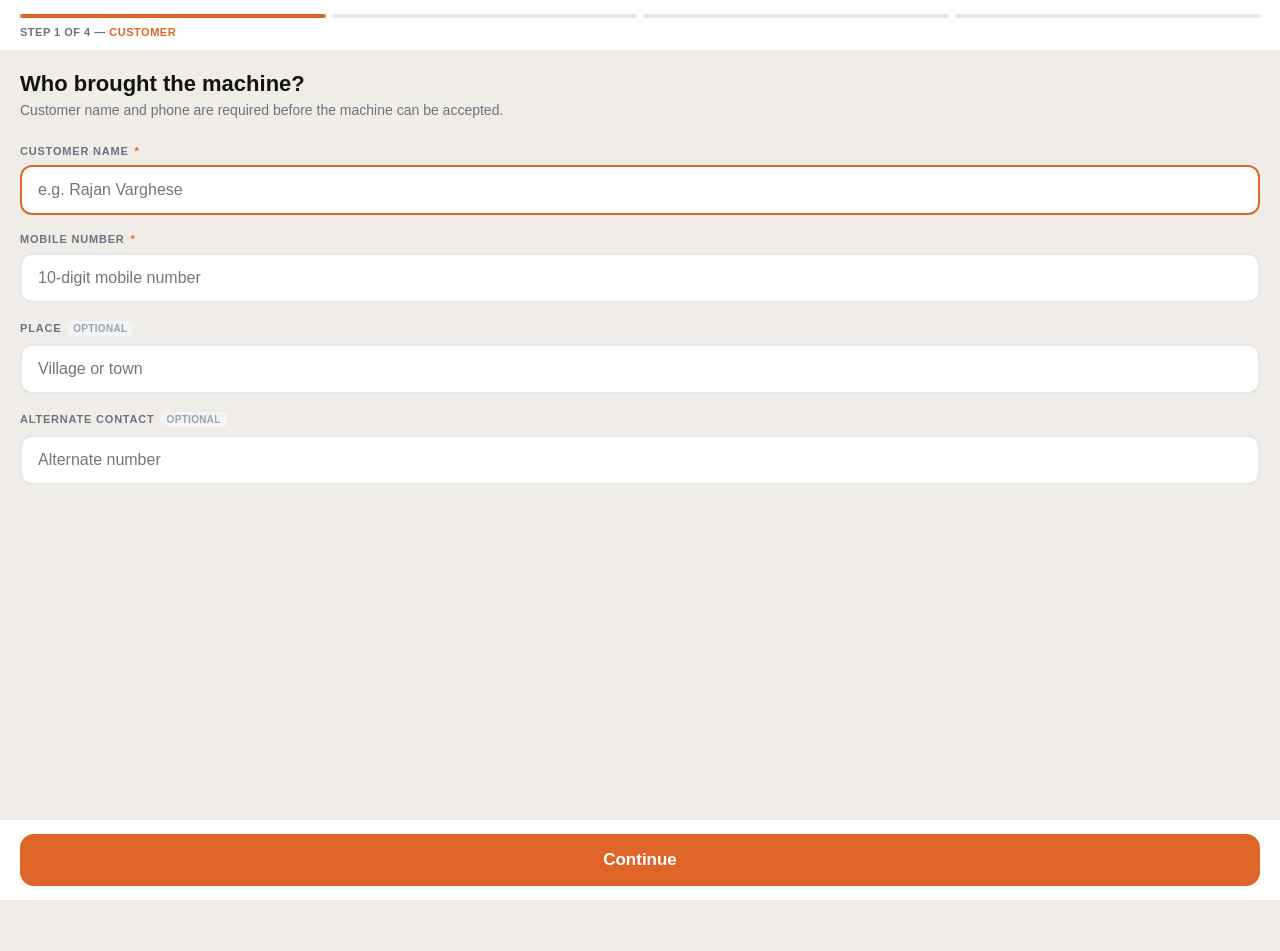
==== app-receive.html @ ea7036ec "Add files via upload" ====
<!DOCTYPE html>
<html lang="en">
<head>
<meta charset="utf-8">
<meta name="viewport" content="width=device-width,initial-scale=1,maximum-scale=1,viewport-fit=cover">
<title>Receive — TAGRO OS</title>
<style>
/* ── RECEIVE APP STYLES ─────────────────────────────────
   Self-contained. Uses OS CSS variables via the shell.
   Never imports from os-shell.css — apps are independent. */

*, *::before, *::after { box-sizing: border-box; margin: 0; padding: 0; }

:root {
  --tagro:       #df6427;
  --tagro-dark:  #b84e1c;
  --tagro-light: #fff7ed;
  --green:       #287a3e;
  --blue:        #2563eb;
  --warn:        #b45309;
  --surface:     #ffffff;
  --bg:          #f0ede8;
  --text:        #121212;
  --muted:       #6b7280;
  --border:      #e5e7eb;
  --radius:      16px;
  --font:        -apple-system, 'SF Pro Display', 'Segoe UI', sans-serif;
  --safe-bottom: env(safe-area-inset-bottom, 0px);
}

html, body {
  height: 100%; background: var(--bg);
  font-family: var(--font); color: var(--text);
  overflow-x: hidden;
  -webkit-tap-highlight-color: transparent;
}

/* ── PROGRESS BAR ──────────────────────────────────────── */
#progress-bar {
  position: sticky; top: 0; z-index: 10;
  background: white; border-bottom: 1px solid var(--border);
  padding: 14px 20px 12px;
}
.steps {
  display: flex; gap: 6px; align-items: center;
}
.step-pip {
  flex: 1; height: 4px; border-radius: 2px;
  background: var(--border); transition: background .3s;
}
.step-pip.done     { background: var(--green); }
.step-pip.active   { background: var(--tagro); }
.step-label {
  font-size: 11px; font-weight: 900; color: var(--muted);
  letter-spacing: .5px; text-transform: uppercase;
  margin-top: 8px;
}
#step-name { color: var(--tagro); }

/* ── SCREENS ───────────────────────────────────────────── */
.screen { display: none; padding: 20px 20px calc(120px + var(--safe-bottom)); min-height: 100%; }
.screen.active { display: block; }

/* ── SECTION HEADER ────────────────────────────────────── */
.section-title {
  font-size: 22px; font-weight: 900; color: var(--text);
  margin-bottom: 4px; line-height: 1.2;
}
.section-sub {
  font-size: 14px; color: var(--muted); font-weight: 500;
  margin-bottom: 24px; line-height: 1.4;
}

/* ── FIELD ─────────────────────────────────────────────── */
.field { margin-bottom: 18px; }
.field-label {
  display: flex; align-items: center; gap: 6px;
  font-size: 11px; font-weight: 900; color: var(--muted);
  letter-spacing: .8px; text-transform: uppercase;
  margin-bottom: 8px;
}
.field-label .req { color: var(--tagro); }
.field-label .opt {
  font-size: 10px; font-weight: 700; color: #9ca3af;
  letter-spacing: .3px; text-transform: uppercase;
  background: #f3f4f6; padding: 2px 6px; border-radius: 4px;
}

input[type="text"], input[type="tel"], textarea, select {
  width: 100%; padding: 14px 16px;
  border: 2px solid var(--border); border-radius: 12px;
  font-size: 16px; font-family: var(--font);
  background: white; color: var(--text);
  outline: none; transition: border-color .2s;
  -webkit-appearance: none; appearance: none;
}
input:focus, textarea:focus, select:focus { border-color: var(--tagro); }
input.error, textarea.error { border-color: #ef4444; }
textarea { resize: none; min-height: 80px; line-height: 1.5; }

.field-hint {
  font-size: 12px; color: var(--muted); margin-top: 6px;
  font-weight: 500; line-height: 1.4;
}
.field-hint.warn { color: var(--warn); font-weight: 700; }

/* ── COMPLAINT PILLS ───────────────────────────────────── */
.pill-grid {
  display: flex; flex-wrap: wrap; gap: 8px;
  margin-bottom: 14px;
}
.pill {
  padding: 9px 16px;
  border: 2px solid var(--border); border-radius: 99px;
  background: white; color: var(--text);
  font-size: 14px; font-weight: 700;
  cursor: pointer; transition: all .15s;
  user-select: none;
}
.pill:active { transform: scale(.95); }
.pill.selected {
  background: var(--tagro); border-color: var(--tagro); color: white;
}

/* ── CATEGORY GRID ─────────────────────────────────────── */
.cat-grid {
  display: grid; grid-template-columns: repeat(3, 1fr);
  gap: 10px; margin-bottom: 8px;
}
.cat-tile {
  background: white; border: 2px solid var(--border);
  border-radius: 14px; padding: 14px 8px;
  text-align: center; cursor: pointer;
  transition: all .15s;
}
.cat-tile:active { transform: scale(.95); }
.cat-tile.selected { border-color: var(--tagro); background: var(--tagro-light); }
.cat-tile .cat-icon { font-size: 28px; display: block; margin-bottom: 6px; }
.cat-tile .cat-name {
  font-size: 11px; font-weight: 800; color: var(--muted);
  line-height: 1.2;
}
.cat-tile.selected .cat-name { color: var(--tagro-dark); }

/* ── MODEL SELECT ──────────────────────────────────────── */
#model-section { display: none; }
.model-list {
  border: 2px solid var(--border); border-radius: 12px;
  background: white; overflow: hidden;
}
.model-option {
  padding: 14px 16px;
  border-bottom: 1px solid var(--border);
  font-size: 15px; font-weight: 700; cursor: pointer;
  transition: background .12s;
  display: flex; align-items: center; justify-content: space-between;
}
.model-option:last-child { border-bottom: none; }
.model-option:active { background: var(--bg); }
.model-option.selected { background: var(--tagro-light); color: var(--tagro-dark); }
.model-option .check { color: var(--tagro); font-size: 18px; opacity: 0; }
.model-option.selected .check { opacity: 1; }

/* ── SERIAL BADGE ──────────────────────────────────────── */
.serial-warn {
  display: flex; align-items: flex-start; gap: 10px;
  background: #fffbeb; border: 1.5px solid #fcd34d;
  border-radius: 12px; padding: 12px 14px; margin-top: 8px;
}
.serial-warn-icon { font-size: 18px; flex: none; }
.serial-warn-text { font-size: 13px; color: #78350f; font-weight: 600; line-height: 1.4; }

/* ── PHOTO SECTION ─────────────────────────────────────── */
.photo-area {
  background: white; border: 2px dashed var(--border);
  border-radius: 14px; padding: 20px;
}
.photo-grid {
  display: grid; grid-template-columns: repeat(3, 1fr);
  gap: 8px; margin-bottom: 14px;
}
.photo-thumb {
  aspect-ratio: 1; border-radius: 10px;
  object-fit: cover; width: 100%;
  background: var(--bg);
}
.photo-thumb.empty {
  border: 2px dashed var(--border);
  display: flex; align-items: center; justify-content: center;
  font-size: 24px; color: var(--border);
}
.btn-add-photo {
  width: 100%; padding: 12px;
  background: var(--bg); border: 2px solid var(--border);
  border-radius: 12px; font-size: 14px; font-weight: 800;
  color: var(--muted); cursor: pointer; transition: all .15s;
  display: flex; align-items: center; justify-content: center; gap: 8px;
}
.btn-add-photo:active { background: var(--border); }
#photo-input { display: none; }

.photo-skip {
  text-align: center; margin-top: 10px;
  font-size: 13px; color: var(--muted); font-weight: 600;
}

/* ── CONFIRM SCREEN ────────────────────────────────────── */
.confirm-card {
  background: white; border-radius: var(--radius);
  border: 1.5px solid var(--border);
  margin-bottom: 14px; overflow: hidden;
}
.confirm-card-header {
  padding: 12px 16px; background: var(--bg);
  border-bottom: 1px solid var(--border);
  font-size: 11px; font-weight: 900; color: var(--muted);
  text-transform: uppercase; letter-spacing: .8px;
  display: flex; align-items: center; justify-content: space-between;
}
.confirm-card-body { padding: 14px 16px; }
.confirm-row {
  display: flex; gap: 10px;
  padding: 8px 0; border-bottom: 1px solid var(--border);
  align-items: flex-start;
}
.confirm-row:last-child { border-bottom: none; padding-bottom: 0; }
.confirm-key {
  font-size: 12px; font-weight: 800; color: var(--muted);
  min-width: 80px; padding-top: 1px;
  text-transform: uppercase; letter-spacing: .3px;
}
.confirm-val { font-size: 14px; font-weight: 700; color: var(--text); flex: 1; line-height: 1.4; }

.edit-btn {
  font-size: 12px; font-weight: 800; color: var(--tagro);
  background: none; border: none; cursor: pointer; padding: 2px 4px;
}

.pills-summary {
  display: flex; flex-wrap: wrap; gap: 6px;
}
.pill-sm {
  font-size: 12px; font-weight: 700;
  background: var(--tagro-light); color: var(--tagro-dark);
  border-radius: 99px; padding: 4px 10px;
}

.confirm-photos {
  display: flex; gap: 6px; flex-wrap: wrap;
}
.confirm-photo-thumb {
  width: 56px; height: 56px; border-radius: 8px;
  object-fit: cover;
}

/* ── NO SERIAL BADGE ON CONFIRM ────────────────────────── */
.badge-warn {
  display: inline-flex; align-items: center; gap: 4px;
  background: #fffbeb; color: #78350f;
  font-size: 11px; font-weight: 800;
  border: 1px solid #fcd34d; border-radius: 99px;
  padding: 3px 8px;
}

/* ── BOTTOM ACTIONS ────────────────────────────────────── */
#action-bar {
  position: fixed; bottom: 0; left: 0; right: 0;
  background: white; border-top: 1px solid var(--border);
  padding: 14px 20px calc(var(--safe-bottom) + 14px);
  display: flex; gap: 10px; z-index: 20;
}
.btn-back {
  padding: 14px 20px;
  background: var(--bg); border: 2px solid var(--border);
  border-radius: 14px; font-size: 15px; font-weight: 800;
  color: var(--muted); cursor: pointer; flex: none;
  transition: background .15s;
}
.btn-back:active { background: var(--border); }

.btn-next {
  flex: 1; padding: 16px;
  background: var(--tagro); border: none;
  border-radius: 14px; font-size: 17px; font-weight: 900;
  color: white; cursor: pointer; transition: all .15s;
  position: relative;
}
.btn-next:active { background: var(--tagro-dark); transform: scale(.98); }
.btn-next:disabled {
  background: var(--border); color: var(--muted); cursor: not-allowed;
  transform: none;
}
.btn-next.green { background: var(--green); }
.btn-next.green:active { background: #1e5c2f; }

/* ── LOADING OVERLAY ───────────────────────────────────── */
#saving-overlay {
  display: none; position: fixed; inset: 0; z-index: 100;
  background: rgba(255,255,255,.9); backdrop-filter: blur(4px);
  flex-direction: column; align-items: center; justify-content: center; gap: 16px;
}
#saving-overlay.show { display: flex; }
.spinner {
  width: 40px; height: 40px;
  border: 4px solid var(--border);
  border-top-color: var(--tagro);
  border-radius: 50%;
  animation: spin .8s linear infinite;
}
@keyframes spin { to { transform: rotate(360deg); } }
.saving-msg { font-size: 16px; font-weight: 800; color: var(--text); }

/* ── ERROR MSG ─────────────────────────────────────────── */
.error-msg {
  color: #dc2626; font-size: 13px; font-weight: 700;
  margin-top: 6px; display: none;
}
.error-msg.show { display: block; }
</style>
</head>
<body>

<!-- PROGRESS -->
<div id="progress-bar">
  <div class="steps">
    <div class="step-pip active" id="pip-1"></div>
    <div class="step-pip" id="pip-2"></div>
    <div class="step-pip" id="pip-3"></div>
    <div class="step-pip" id="pip-4"></div>
  </div>
  <div class="step-label">Step <span id="step-num">1</span> of 4 — <span id="step-name">Customer</span></div>
</div>

<!-- ═══════════════════════════════════════
     SCREEN 1 — CUSTOMER
═══════════════════════════════════════ -->
<div class="screen active" id="screen-customer">
  <div class="section-title">Who brought the machine?</div>
  <div class="section-sub">Customer name and phone are required before the machine can be accepted.</div>

  <div class="field">
    <div class="field-label">Customer Name <span class="req">*</span></div>
    <input type="text" id="cust-name" placeholder="e.g. Rajan Varghese"
      autocomplete="name" autocapitalize="words"
      oninput="clearErr('cust-name')">
    <div class="error-msg" id="err-cust-name">Please enter the customer name</div>
  </div>

  <div class="field">
    <div class="field-label">Mobile Number <span class="req">*</span></div>
    <input type="tel" id="cust-phone" placeholder="10-digit mobile number"
      inputmode="numeric" maxlength="10"
      oninput="this.value=this.value.replace(/[^0-9]/g,''); clearErr('cust-phone')"
      onkeydown="if(event.key==='Enter') goNext()">
    <div class="error-msg" id="err-cust-phone">Please enter a valid 10-digit number</div>
  </div>

  <div class="field">
    <div class="field-label">Place <span class="opt">optional</span></div>
    <input type="text" id="cust-place" placeholder="Village or town"
      autocapitalize="words">
  </div>

  <div class="field">
    <div class="field-label">Alternate Contact <span class="opt">optional</span></div>
    <input type="tel" id="cust-alt" placeholder="Alternate number"
      inputmode="numeric" maxlength="10"
      oninput="this.value=this.value.replace(/[^0-9]/g,'')">
  </div>
</div>

<!-- ═══════════════════════════════════════
     SCREEN 2 — MACHINE
═══════════════════════════════════════ -->
<div class="screen" id="screen-machine">
  <div class="section-title">What is the machine?</div>
  <div class="section-sub">Select category first, then the model.</div>

  <div class="field">
    <div class="field-label">Category <span class="req">*</span></div>
    <div class="cat-grid" id="cat-grid">
      <!-- rendered by JS -->
    </div>
    <div class="error-msg" id="err-category">Please select a category</div>
  </div>

  <div id="model-section">
    <div class="field">
      <div class="field-label">Model <span class="req">*</span></div>
      <div class="model-list" id="model-list">
        <!-- rendered by JS -->
      </div>
      <div class="error-msg" id="err-model">Please select a model</div>
    </div>

    <div class="field" id="serial-field">
      <div class="field-label">Serial Number <span class="opt">optional</span></div>
      <input type="text" id="machine-serial"
        placeholder="e.g. 293892837"
        autocapitalize="characters"
        oninput="onSerialInput()">
      <div class="serial-warn" id="serial-warn" style="display:none">
        <span class="serial-warn-icon">⚠️</span>
        <span class="serial-warn-text">Without a serial number, warranty tracking and repeat-repair detection will not work for this machine. Strongly recommended if visible on the machine.</span>
      </div>
    </div>
  </div>
</div>

<!-- ═══════════════════════════════════════
     SCREEN 3 — COMPLAINT
═══════════════════════════════════════ -->
<div class="screen" id="screen-complaint">
  <div class="section-title">What is the complaint?</div>
  <div class="section-sub">Tap the symptoms that apply. Add notes for anything specific.</div>

  <div class="field">
    <div class="field-label">Symptoms <span class="req">*</span></div>
    <div class="pill-grid" id="symptom-pills">
      <!-- rendered by JS -->
    </div>
    <div class="error-msg" id="err-complaint">Select at least one symptom or add a note</div>
  </div>

  <div class="field">
    <div class="field-label">Additional Notes <span class="opt">optional</span></div>
    <textarea id="complaint-notes"
      placeholder="e.g. Stopped while cutting rubber. Chain came off twice."
      rows="3"></textarea>
  </div>
</div>

<!-- ═══════════════════════════════════════
     SCREEN 4 — PHOTOS
═══════════════════════════════════════ -->
<div class="screen" id="screen-photos">
  <div class="section-title">Intake photographs</div>
  <div class="section-sub">Document the machine's condition on arrival. This protects both the customer and the workshop.</div>

  <div class="photo-area">
    <div class="photo-grid" id="photo-grid">
      <!-- populated as photos are added -->
    </div>
    <button class="btn-add-photo" onclick="triggerCamera()">
      <span>📷</span> Add Photo
    </button>
    <input type="file" id="photo-input" accept="image/*" capture="environment"
      multiple onchange="onPhotosSelected(event)">
  </div>

  <div class="photo-skip">Photos are optional. Tap <strong>Continue</strong> to skip.</div>
</div>

<!-- ═══════════════════════════════════════
     SCREEN 5 — CONFIRM
═══════════════════════════════════════ -->
<div class="screen" id="screen-confirm">
  <div class="section-title">Everything look right?</div>
  <div class="section-sub">Review before accepting the machine into the workshop.</div>

  <!-- Customer card -->
  <div class="confirm-card">
    <div class="confirm-card-header">
      Customer
      <button class="edit-btn" onclick="goToScreen(1)">Edit</button>
    </div>
    <div class="confirm-card-body">
      <div class="confirm-row">
        <span class="confirm-key">Name</span>
        <span class="confirm-val" id="cf-name">—</span>
      </div>
      <div class="confirm-row">
        <span class="confirm-key">Phone</span>
        <span class="confirm-val" id="cf-phone">—</span>
      </div>
      <div class="confirm-row" id="cf-place-row" style="display:none">
        <span class="confirm-key">Place</span>
        <span class="confirm-val" id="cf-place">—</span>
      </div>
    </div>
  </div>

  <!-- Machine card -->
  <div class="confirm-card">
    <div class="confirm-card-header">
      Machine
      <button class="edit-btn" onclick="goToScreen(2)">Edit</button>
    </div>
    <div class="confirm-card-body">
      <div class="confirm-row">
        <span class="confirm-key">Category</span>
        <span class="confirm-val" id="cf-category">—</span>
      </div>
      <div class="confirm-row">
        <span class="confirm-key">Model</span>
        <span class="confirm-val" id="cf-model">—</span>
      </div>
      <div class="confirm-row">
        <span class="confirm-key">Serial</span>
        <span class="confirm-val" id="cf-serial">—</span>
      </div>
    </div>
  </div>

  <!-- Complaint card -->
  <div class="confirm-card">
    <div class="confirm-card-header">
      Complaint
      <button class="edit-btn" onclick="goToScreen(3)">Edit</button>
    </div>
    <div class="confirm-card-body">
      <div class="confirm-row">
        <span class="confirm-key">Symptoms</span>
        <span class="confirm-val" id="cf-symptoms">—</span>
      </div>
      <div class="confirm-row" id="cf-notes-row" style="display:none">
        <span class="confirm-key">Notes</span>
        <span class="confirm-val" id="cf-notes">—</span>
      </div>
    </div>
  </div>

  <!-- Photos card -->
  <div class="confirm-card" id="cf-photos-card" style="display:none">
    <div class="confirm-card-header">
      Photos
      <button class="edit-btn" onclick="goToScreen(4)">Edit</button>
    </div>
    <div class="confirm-card-body">
      <div class="confirm-photos" id="cf-photos"></div>
    </div>
  </div>

  <div class="error-msg show" id="err-save" style="display:none; margin-bottom:12px;"></div>
</div>

<!-- BOTTOM ACTION BAR -->
<div id="action-bar">
  <button class="btn-back" id="btn-back" onclick="goBack()" style="display:none">‹ Back</button>
  <button class="btn-next" id="btn-next" onclick="goNext()">Continue</button>
</div>

<!-- SAVING OVERLAY -->
<div id="saving-overlay">
  <div class="spinner"></div>
  <div class="saving-msg">Accepting into workshop…</div>
</div>

<script>
// ══════════════════════════════════════════════════════════
// TAGRO OS — app-receive.html
// Thin client. Captures machine arrival. No business logic.
// All persistence via Jobs.upsert() in os-core.js.
// ══════════════════════════════════════════════════════════

// ── CONFIGURATION ─────────────────────────────────────────
// Complaint symptoms — structured for analytics, displayed as pills
const SYMPTOMS = [
  "Won't Start",
  "No Power",
  "Cutting Poorly",
  "Fuel Leak",
  "Oil Leak",
  "Overheating",
  "Unusual Noise",
  "Vibration",
  "Chain Won't Move",
  "Rope Won't Pull",
  "Smoke",
  "Annual Service"
];

// Machine categories with emoji icons
const CATEGORIES = [
  { id: 'chainsaw',     label: 'Chainsaw',      icon: '🪚' },
  { id: 'brushcutter',  label: 'Brushcutter',   icon: '🌿' },
  { id: 'mistblower',   label: 'Mistblower',    icon: '💨' },
  { id: 'sprayer',      label: 'Sprayer',       icon: '🚿' },
  { id: 'hedgetrimmer', label: 'Hedge Trimmer', icon: '✂️' },
  { id: 'polepruner',   label: 'Pole Pruner',   icon: '🌲' },
  { id: 'battery',      label: 'Battery Tool',  icon: '🔋' },
  { id: 'waterpump',    label: 'Water Pump',    icon: '💧' },
  { id: 'generator',    label: 'Generator',     icon: '⚡' },
  { id: 'other',        label: 'Other',         icon: '🔧' },
];

// ── STATE ─────────────────────────────────────────────────
const State = {
  currentScreen: 1,
  totalScreens: 5,

  customer: { name: '', phone: '', place: '', alt: '' },
  machine:  { categoryId: '', categoryLabel: '', modelId: '', modelLabel: '', serial: '' },
  complaint:{ symptoms: [], notes: '' },
  photos:   [],    // Array of { dataUrl, file } — base64 for internal testing only
                   // Production: upload to R2 before job save, store { r2Key, url } only

  // Loaded from KV via os-core.js
  models: [],
};

// ── BOOT ──────────────────────────────────────────────────
window.addEventListener('DOMContentLoaded', () => {
  renderCategories();
  renderSymptomPills();
  renderPhotoGrid();
  updateUI();
  loadModels();
  document.getElementById('cust-name').focus();
});

// Load models from the Knowledge Layer.
// Knowledge.models() is storage-agnostic — returns from cache, KV, or bundle fallback.
// No hardcoded model list here. All model data lives in the Knowledge service.
function loadModels() {
  try {
    State.models = window.parent?.Knowledge?.models() || [];
  } catch {
    State.models = [];
  }
  // If Knowledge not yet loaded (standalone / cold start), models will populate
  // when Knowledge.load() completes and the user selects a category.
}

// ── RENDER CATEGORIES ─────────────────────────────────────
function renderCategories() {
  const grid = document.getElementById('cat-grid');
  grid.innerHTML = CATEGORIES.map(c => `
    <div class="cat-tile" id="cat-${c.id}" onclick="selectCategory('${c.id}','${esc(c.label)}')">
      <span class="cat-icon">${c.icon}</span>
      <span class="cat-name">${esc(c.label)}</span>
    </div>
  `).join('');
}

function selectCategory(id, label) {
  State.machine.categoryId    = id;
  State.machine.categoryLabel = label;
  State.machine.modelId       = '';
  State.machine.modelLabel    = '';

  // Highlight selected category
  document.querySelectorAll('.cat-tile').forEach(t => t.classList.remove('selected'));
  document.getElementById('cat-' + id)?.classList.add('selected');
  clearErr('category');

  // Show and populate model list
  const section = document.getElementById('model-section');
  section.style.display = 'block';
  renderModels(id);
  section.scrollIntoView({ behavior: 'smooth', block: 'start' });
}

function renderModels(categoryId) {
  const list = document.getElementById('model-list');
  // Re-read from Knowledge each time — may have loaded since boot
  try {
    State.models = window.parent?.Knowledge?.models() || State.models;
  } catch {}
  const filtered = categoryId === 'other'
    ? State.models.filter(m => m.category === 'other' || !m.category)
    : State.models.filter(m => m.category === categoryId);

  if (!filtered.length) {
    list.innerHTML = `<div class="model-option" style="color:var(--muted);cursor:default;">
      No models found — select "Other / Not Listed"
    </div>`;
    return;
  }

  list.innerHTML = filtered.map(m => `
    <div class="model-option" id="model-${esc(m.id)}"
      onclick="selectModel('${esc(m.id)}','${esc(m.label || m.name || m.id)}')">
      <span>${esc(m.name || m.label || m.id)}</span>
      <span class="check">✓</span>
    </div>
  `).join('');
}

function selectModel(id, label) {
  State.machine.modelId    = id;
  State.machine.modelLabel = label;
  document.querySelectorAll('.model-option').forEach(o => o.classList.remove('selected'));
  document.getElementById('model-' + id)?.classList.add('selected');
  clearErr('model');
}

// ── SERIAL NUMBER ─────────────────────────────────────────
function onSerialInput() {
  const val = document.getElementById('machine-serial').value.trim();
  State.machine.serial = val;
  document.getElementById('serial-warn').style.display = val ? 'none' : 'flex';
}

// ── RENDER SYMPTOMS ───────────────────────────────────────
function renderSymptomPills() {
  const grid = document.getElementById('symptom-pills');
  grid.innerHTML = SYMPTOMS.map(s => `
    <div class="pill" data-symptom="${esc(s)}" onclick="toggleSymptom(this, '${esc(s)}')">
      ${esc(s)}
    </div>
  `).join('');
}

function toggleSymptom(el, symptom) {
  const idx = State.complaint.symptoms.indexOf(symptom);
  if (idx >= 0) {
    State.complaint.symptoms.splice(idx, 1);
    el.classList.remove('selected');
  } else {
    State.complaint.symptoms.push(symptom);
    el.classList.add('selected');
  }
  clearErr('complaint');
}

// ── PHOTOS ────────────────────────────────────────────────
function triggerCamera() {
  document.getElementById('photo-input').click();
}

// Photo limits — enforced before base64 encoding
const PHOTO_MAX_COUNT = 5;
const PHOTO_MAX_MB    = 4;    // per photo
const PHOTO_MAX_BYTES = PHOTO_MAX_MB * 1024 * 1024;

function onPhotosSelected(e) {
  const files = Array.from(e.target.files || []);

  for (const file of files) {
    // Count limit
    if (State.photos.length >= PHOTO_MAX_COUNT) {
      showPhotoError(`Maximum ${PHOTO_MAX_COUNT} photos allowed`);
      break;
    }
    // Type check
    if (!file.type.startsWith('image/')) continue;
    // Size limit
    if (file.size > PHOTO_MAX_BYTES) {
      showPhotoError(`Photo too large (max ${PHOTO_MAX_MB}MB). Please use a smaller image.`);
      continue;
    }

    const reader = new FileReader();
    reader.onload = ev => {
      State.photos.push({
        dataUrl: ev.target.result,
        file,
        // Extension point: after R2 upload, add { r2Key, url, uploadedAt }
        // and clear dataUrl to avoid storing base64 in the job record
        r2Key: null,
        url:   null,
      });
      renderPhotoGrid();
    };
    reader.readAsDataURL(file);
  }
  // Reset input so same file can be re-selected if removed
  e.target.value = '';
}

function showPhotoError(msg) {
  let el = document.getElementById('photo-error');
  if (!el) {
    el = document.createElement('div');
    el.id = 'photo-error';
    el.style.cssText = 'color:#dc2626;font-size:13px;font-weight:700;margin-top:8px;';
    document.querySelector('.photo-area').appendChild(el);
  }
  el.textContent = msg;
  setTimeout(() => { if (el) el.textContent = ''; }, 3000);
}

function renderPhotoGrid() {
  const grid = document.getElementById('photo-grid');
  if (!State.photos.length) { grid.innerHTML = ''; return; }
  grid.innerHTML = State.photos.map((p, i) => `
    <div style="position:relative;">
      <img class="photo-thumb" src="${p.dataUrl}" alt="Photo ${i+1}">
      <button onclick="removePhoto(${i})" style="
        position:absolute; top:4px; right:4px;
        width:22px; height:22px; border-radius:50%;
        background:rgba(0,0,0,.6); border:none; color:white;
        font-size:12px; cursor:pointer; display:flex;
        align-items:center; justify-content:center; font-weight:900;">✕</button>
    </div>
  `).join('');
}

function removePhoto(idx) {
  State.photos.splice(idx, 1);
  renderPhotoGrid();
}

// ── CONFIRM SCREEN ────────────────────────────────────────
function populateConfirm() {
  // Customer
  document.getElementById('cf-name').textContent  = State.customer.name;
  document.getElementById('cf-phone').textContent = State.customer.phone;
  const placeRow = document.getElementById('cf-place-row');
  if (State.customer.place) {
    placeRow.style.display = 'flex';
    document.getElementById('cf-place').textContent = State.customer.place;
  } else {
    placeRow.style.display = 'none';
  }

  // Machine
  document.getElementById('cf-category').textContent = State.machine.categoryLabel;
  document.getElementById('cf-model').textContent    = State.machine.modelLabel;

  const serialEl = document.getElementById('cf-serial');
  if (State.machine.serial) {
    serialEl.textContent = State.machine.serial;
  } else {
    serialEl.innerHTML = '<span class="badge-warn">⚠ No serial number</span>';
  }

  // Complaint
  const symptomsEl = document.getElementById('cf-symptoms');
  if (State.complaint.symptoms.length) {
    symptomsEl.innerHTML = '<div class="pills-summary">' +
      State.complaint.symptoms.map(s => `<span class="pill-sm">${esc(s)}</span>`).join('') +
      '</div>';
  } else {
    symptomsEl.textContent = '—';
  }

  const notesRow = document.getElementById('cf-notes-row');
  if (State.complaint.notes) {
    notesRow.style.display = 'flex';
    document.getElementById('cf-notes').textContent = State.complaint.notes;
  } else {
    notesRow.style.display = 'none';
  }

  // Photos
  const photosCard = document.getElementById('cf-photos-card');
  if (State.photos.length) {
    photosCard.style.display = 'block';
    document.getElementById('cf-photos').innerHTML = State.photos.map(p =>
      `<img class="confirm-photo-thumb" src="${p.dataUrl}">`
    ).join('');
  } else {
    photosCard.style.display = 'none';
  }
}

// ── NAVIGATION ────────────────────────────────────────────
const SCREEN_NAMES = ['', 'Customer', 'Machine', 'Complaint', 'Photos', 'Confirm'];

function goToScreen(n) {
  if (n < 1 || n > State.totalScreens) return;
  State.currentScreen = n;
  updateUI();
  window.scrollTo(0, 0);
}

function goNext() {
  if (!validateCurrent()) return;

  // Capture current screen's data into State
  captureScreen(State.currentScreen);

  if (State.currentScreen === State.totalScreens) {
    saveJob();
    return;
  }
  goToScreen(State.currentScreen + 1);
}

function goBack() {
  if (State.currentScreen > 1) goToScreen(State.currentScreen - 1);
}

function updateUI() {
  const n = State.currentScreen;

  // Screens
  document.querySelectorAll('.screen').forEach((s, i) => {
    s.classList.toggle('active', i + 1 === n);
  });

  // Progress pips
  for (let i = 1; i <= 4; i++) {
    const pip = document.getElementById('pip-' + i);
    if (!pip) continue;
    pip.classList.remove('done','active');
    if (i < n)      pip.classList.add('done');
    else if (i === n) pip.classList.add('active');
  }

  document.getElementById('step-num').textContent  = n;
  document.getElementById('step-name').textContent = SCREEN_NAMES[n] || '';

  // Back button
  document.getElementById('btn-back').style.display = n > 1 ? 'block' : 'none';

  // Next button label
  const btnNext = document.getElementById('btn-next');
  if (n === State.totalScreens) {
    btnNext.textContent = '✓ Accept into Workshop';
    btnNext.classList.add('green');
  } else if (n === 4) {
    btnNext.textContent = 'Continue';
    btnNext.classList.remove('green');
  } else {
    btnNext.textContent = 'Continue';
    btnNext.classList.remove('green');
  }

  // Populate confirm screen when reaching it
  if (n === State.totalScreens) populateConfirm();

  // Show serial warning if no serial when on machine screen
  if (n === 2) {
    const warn = document.getElementById('serial-warn');
    if (warn && !State.machine.serial) {
      warn.style.display = State.machine.modelId ? 'flex' : 'none';
    }
  }
}

function captureScreen(n) {
  if (n === 1) {
    State.customer.name  = document.getElementById('cust-name').value.trim();
    State.customer.phone = document.getElementById('cust-phone').value.trim();
    State.customer.place = document.getElementById('cust-place').value.trim();
    State.customer.alt   = document.getElementById('cust-alt').value.trim();
  }
  if (n === 2) {
    State.machine.serial = document.getElementById('machine-serial').value.trim();
  }
  if (n === 3) {
    State.complaint.notes = document.getElementById('complaint-notes').value.trim();
  }
}

// ── VALIDATION ────────────────────────────────────────────
function validateCurrent() {
  const n = State.currentScreen;

  if (n === 1) {
    const name  = document.getElementById('cust-name').value.trim();
    const phone = document.getElementById('cust-phone').value.trim();
    let ok = true;
    if (!name)  { showErr('cust-name');  ok = false; }
    if (!phone || phone.length !== 10) { showErr('cust-phone'); ok = false; }
    return ok;
  }

  if (n === 2) {
    let ok = true;
    if (!State.machine.categoryId) { showErr('category'); ok = false; }
    else if (!State.machine.modelId) { showErr('model');    ok = false; }
    return ok;
  }

  if (n === 3) {
    const notes = document.getElementById('complaint-notes').value.trim();
    if (!State.complaint.symptoms.length && !notes) {
      showErr('complaint');
      return false;
    }
    return true;
  }

  // Screens 4 and 5 have no required fields
  return true;
}

function showErr(id) {
  const el = document.getElementById('err-' + id);
  if (el) el.classList.add('show');
  const inp = document.getElementById(id) || document.getElementById('cust-' + id);
  if (inp) inp.classList.add('error');
}

function clearErr(id) {
  const el = document.getElementById('err-' + id);
  if (el) el.classList.remove('show');
  const inp = document.getElementById(id) || document.getElementById('cust-' + id);
  if (inp) inp.classList.remove('error');
}

// ── SAVE JOB ──────────────────────────────────────────────
// The only communication this app has with the OS.
// Jobs.upsert() handles all persistence, sync, and Guardian handoff.
async function saveJob() {
  const errEl = document.getElementById('err-save');
  errEl.style.display = 'none';

  // Show saving overlay
  document.getElementById('saving-overlay').classList.add('show');

  try {
    // Get session from parent OS
    let session = null;
    try { session = window.parent?.Session?.get(); } catch {}

    // Build the job object
    // Work order strategy: client generates a temporary intake ID immediately
    // so the job can be displayed and referenced while saving.
    // The Worker assigns the final sequential work order number on first sync.
    // When the Worker confirms, Jobs.upsert() will update workOrder in place.
    // This prevents duplicate numbers across devices on the same branch/month.
    const branch = session?.branch || 'UNK';
    const jobId  = 'job_' + Date.now() + '_' + Math.random().toString(36).slice(2, 6);
    const workOrder = 'INTAKE-' + branch + '-' + Date.now().toString(36).toUpperCase();
    // Note: final WO number (e.g. KVR/2606/001) is assigned by the Worker
    // via POST /jobs/create which returns the confirmed work order number.

    // Build complaints string for backward compatibility
    const complaintsText = [
      ...State.complaint.symptoms,
      State.complaint.notes
    ].filter(Boolean).join('; ');

    const job = {
      id:         jobId,
      workOrder:  workOrder,
      branch:     session?.branch     || 'UNK',
      branchName: session?.branchName || '',
      createdAt:  new Date().toISOString(),
      createdBy:  session?.name       || 'Unknown',

      customer: {
        name:  State.customer.name,
        phone: State.customer.phone,
        place: State.customer.place  || '',
        alt:   State.customer.alt    || '',
      },

      machine: {
        categoryId:    State.machine.categoryId,
        categoryLabel: State.machine.categoryLabel,
        modelId:       State.machine.modelId,
        model:         State.machine.modelLabel,   // display name from Knowledge
        serial:        State.machine.serial || '',
        hasSerial:     !!State.machine.serial,
      },

      complaints: State.complaint.symptoms,     // structured array
      complaint:  complaintsText,               // string for display/search
      notes:      State.complaint.notes || '',

      // Photos: base64 dataUrl used for internal/prototype only.
      // Production path: upload each photo to R2 via Worker /r2-put before
      // calling Jobs.upsert(), then store { r2Key, url } only — not dataUrl.
      // The job should never contain base64 in production (too large for D1/Dropbox).
      photoCount: State.photos.length,
      photos: State.photos.map((p, i) => ({
        index:     i,
        r2Key:     p.r2Key  || null,   // null until R2 upload is implemented
        url:       p.url    || null,   // null until R2 upload is implemented
        dataUrl:   p.r2Key  ? null : p.dataUrl,  // cleared once R2 key exists
      })),

      // Timeline — first immutable event
      timeline: [
        {
          type:      'machine_received',
          at:        new Date().toISOString(),
          by:        session?.name   || 'Unknown',
          branch:    session?.branch || 'UNK',
          // Snapshot of intake data for the record
          snapshot: {
            customer:  State.customer.name,
            phone:     State.customer.phone,
            model:     State.machine.modelLabel,
            serial:    State.machine.serial || null,
            symptoms:  State.complaint.symptoms,
            notes:     State.complaint.notes || null,
          }
        }
      ]
    };

    // ── CUSTOMER INDEX (Extension Point) ────────────────────────────────
    // Update the OS customer index so this customer is findable in future jobs.
    // Customers.upsert() is called before Jobs.upsert() so the index is current
    // even if the job save fails partway through.
    try {
      const customerRecord = {
        id:     'cust_' + State.customer.phone, // phone as stable identifier
        name:   State.customer.name,
        phone:  State.customer.phone,
        place:  State.customer.place  || '',
        alt:    State.customer.alt    || '',
        branch: branch,
        // lastSeen updated on each visit — allows customer history lookup
        lastSeen: new Date().toISOString(),
      };
      window.parent?.Customers?.upsert(customerRecord);
    } catch {
      // Customer index failure must never block the job save
      // Log silently — the job is more important than the index
    }

    // ── HAND TO OS — the only persistence call this app makes ─────────────
    let saved;
    try {
      saved = await window.parent?.Jobs?.upsert(job);
    } catch (e) {
      throw new Error('Could not save job. Please try again.');
    }

    if (!saved) throw new Error('Job was not saved. Please try again.');

    // Success — notify OS and close
    document.getElementById('saving-overlay').classList.remove('show');

    // Notify parent OS of success
    try {
      window.parent?.Notifications?.add(
        `${State.customer.name} — ${State.machine.modelLabel} accepted into workshop`,
        'internal'
      );
    } catch {}

    // Close this app and return to home
    try {
      window.parent?.AppLauncher?.close();
      window.parent?.Toast?.show(`${workOrder} — ${State.machine.modelLabel} received ✓`);
    } catch {}

  } catch (err) {
    document.getElementById('saving-overlay').classList.remove('show');
    // Calm failure — never expose internal errors to staff
    errEl.textContent = err.message || 'Unable to complete. Please try again.';
    errEl.style.display = 'block';
    document.getElementById('btn-next').textContent = '✓ Accept into Workshop';
  }
}

// ── UTILITY ───────────────────────────────────────────────
function esc(s) {
  return s == null ? '' : String(s)
    .replace(/&/g,'&amp;').replace(/</g,'&lt;')
    .replace(/>/g,'&gt;').replace(/"/g,'&quot;')
    .replace(/'/g,'&#39;');
}
</script>
</body>
</html>
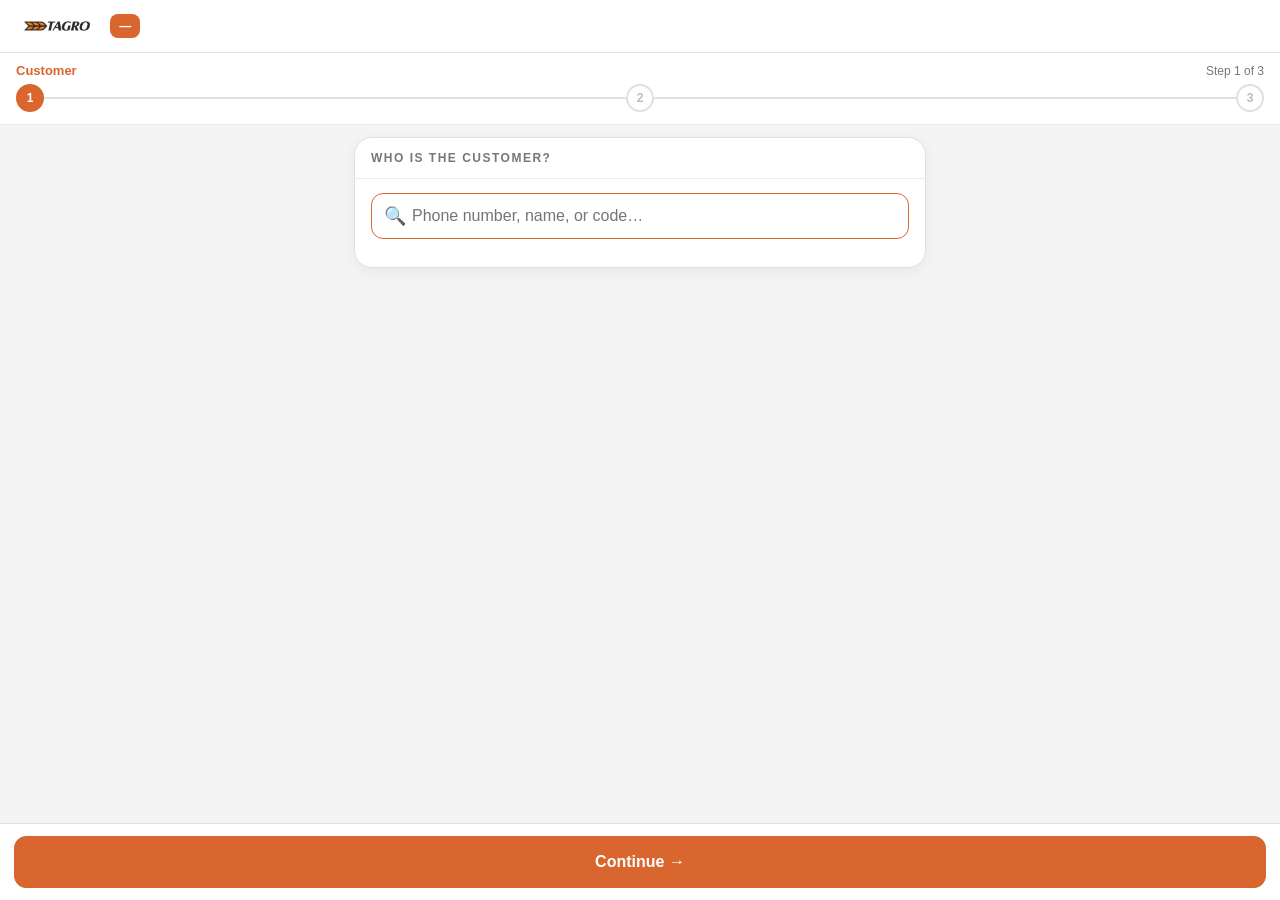
==== commit c649f5c5: "Add files via upload" ====
--- a/app-receive.html
+++ b/app-receive.html
@@ -3,1142 +3,806 @@
 <head>
 <meta charset="utf-8">
 <meta name="viewport" content="width=device-width,initial-scale=1,maximum-scale=1,viewport-fit=cover">
-<title>Receive — TAGRO OS</title>
-<style>
-/* ── RECEIVE APP STYLES ─────────────────────────────────
-   Self-contained. Uses OS CSS variables via the shell.
-   Never imports from os-shell.css — apps are independent. */
-
-*, *::before, *::after { box-sizing: border-box; margin: 0; padding: 0; }
-
-:root {
-  --tagro:       #df6427;
-  --tagro-dark:  #b84e1c;
-  --tagro-light: #fff7ed;
-  --green:       #287a3e;
-  --blue:        #2563eb;
-  --warn:        #b45309;
-  --surface:     #ffffff;
-  --bg:          #f0ede8;
-  --text:        #121212;
-  --muted:       #6b7280;
-  --border:      #e5e7eb;
-  --radius:      16px;
-  --font:        -apple-system, 'SF Pro Display', 'Segoe UI', sans-serif;
-  --safe-bottom: env(safe-area-inset-bottom, 0px);
-}
-
-html, body {
-  height: 100%; background: var(--bg);
-  font-family: var(--font); color: var(--text);
-  overflow-x: hidden;
-  -webkit-tap-highlight-color: transparent;
-}
-
-/* ── PROGRESS BAR ──────────────────────────────────────── */
-#progress-bar {
-  position: sticky; top: 0; z-index: 10;
-  background: white; border-bottom: 1px solid var(--border);
-  padding: 14px 20px 12px;
-}
-.steps {
-  display: flex; gap: 6px; align-items: center;
-}
-.step-pip {
-  flex: 1; height: 4px; border-radius: 2px;
-  background: var(--border); transition: background .3s;
-}
-.step-pip.done     { background: var(--green); }
-.step-pip.active   { background: var(--tagro); }
-.step-label {
-  font-size: 11px; font-weight: 900; color: var(--muted);
-  letter-spacing: .5px; text-transform: uppercase;
-  margin-top: 8px;
-}
-#step-name { color: var(--tagro); }
-
-/* ── SCREENS ───────────────────────────────────────────── */
-.screen { display: none; padding: 20px 20px calc(120px + var(--safe-bottom)); min-height: 100%; }
-.screen.active { display: block; }
-
-/* ── SECTION HEADER ────────────────────────────────────── */
-.section-title {
-  font-size: 22px; font-weight: 900; color: var(--text);
-  margin-bottom: 4px; line-height: 1.2;
-}
-.section-sub {
-  font-size: 14px; color: var(--muted); font-weight: 500;
-  margin-bottom: 24px; line-height: 1.4;
-}
-
-/* ── FIELD ─────────────────────────────────────────────── */
-.field { margin-bottom: 18px; }
-.field-label {
-  display: flex; align-items: center; gap: 6px;
-  font-size: 11px; font-weight: 900; color: var(--muted);
-  letter-spacing: .8px; text-transform: uppercase;
-  margin-bottom: 8px;
-}
-.field-label .req { color: var(--tagro); }
-.field-label .opt {
-  font-size: 10px; font-weight: 700; color: #9ca3af;
-  letter-spacing: .3px; text-transform: uppercase;
-  background: #f3f4f6; padding: 2px 6px; border-radius: 4px;
-}
-
-input[type="text"], input[type="tel"], textarea, select {
-  width: 100%; padding: 14px 16px;
-  border: 2px solid var(--border); border-radius: 12px;
-  font-size: 16px; font-family: var(--font);
-  background: white; color: var(--text);
-  outline: none; transition: border-color .2s;
-  -webkit-appearance: none; appearance: none;
-}
-input:focus, textarea:focus, select:focus { border-color: var(--tagro); }
-input.error, textarea.error { border-color: #ef4444; }
-textarea { resize: none; min-height: 80px; line-height: 1.5; }
-
-.field-hint {
-  font-size: 12px; color: var(--muted); margin-top: 6px;
-  font-weight: 500; line-height: 1.4;
-}
-.field-hint.warn { color: var(--warn); font-weight: 700; }
-
-/* ── COMPLAINT PILLS ───────────────────────────────────── */
-.pill-grid {
-  display: flex; flex-wrap: wrap; gap: 8px;
-  margin-bottom: 14px;
-}
-.pill {
-  padding: 9px 16px;
-  border: 2px solid var(--border); border-radius: 99px;
-  background: white; color: var(--text);
-  font-size: 14px; font-weight: 700;
-  cursor: pointer; transition: all .15s;
-  user-select: none;
-}
-.pill:active { transform: scale(.95); }
-.pill.selected {
-  background: var(--tagro); border-color: var(--tagro); color: white;
-}
-
-/* ── CATEGORY GRID ─────────────────────────────────────── */
-.cat-grid {
-  display: grid; grid-template-columns: repeat(3, 1fr);
-  gap: 10px; margin-bottom: 8px;
-}
-.cat-tile {
-  background: white; border: 2px solid var(--border);
-  border-radius: 14px; padding: 14px 8px;
-  text-align: center; cursor: pointer;
-  transition: all .15s;
-}
-.cat-tile:active { transform: scale(.95); }
-.cat-tile.selected { border-color: var(--tagro); background: var(--tagro-light); }
-.cat-tile .cat-icon { font-size: 28px; display: block; margin-bottom: 6px; }
-.cat-tile .cat-name {
-  font-size: 11px; font-weight: 800; color: var(--muted);
-  line-height: 1.2;
-}
-.cat-tile.selected .cat-name { color: var(--tagro-dark); }
-
-/* ── MODEL SELECT ──────────────────────────────────────── */
-#model-section { display: none; }
-.model-list {
-  border: 2px solid var(--border); border-radius: 12px;
-  background: white; overflow: hidden;
-}
-.model-option {
-  padding: 14px 16px;
-  border-bottom: 1px solid var(--border);
-  font-size: 15px; font-weight: 700; cursor: pointer;
-  transition: background .12s;
-  display: flex; align-items: center; justify-content: space-between;
-}
-.model-option:last-child { border-bottom: none; }
-.model-option:active { background: var(--bg); }
-.model-option.selected { background: var(--tagro-light); color: var(--tagro-dark); }
-.model-option .check { color: var(--tagro); font-size: 18px; opacity: 0; }
-.model-option.selected .check { opacity: 1; }
-
-/* ── SERIAL BADGE ──────────────────────────────────────── */
-.serial-warn {
-  display: flex; align-items: flex-start; gap: 10px;
-  background: #fffbeb; border: 1.5px solid #fcd34d;
-  border-radius: 12px; padding: 12px 14px; margin-top: 8px;
-}
-.serial-warn-icon { font-size: 18px; flex: none; }
-.serial-warn-text { font-size: 13px; color: #78350f; font-weight: 600; line-height: 1.4; }
-
-/* ── PHOTO SECTION ─────────────────────────────────────── */
-.photo-area {
-  background: white; border: 2px dashed var(--border);
-  border-radius: 14px; padding: 20px;
-}
-.photo-grid {
-  display: grid; grid-template-columns: repeat(3, 1fr);
-  gap: 8px; margin-bottom: 14px;
-}
-.photo-thumb {
-  aspect-ratio: 1; border-radius: 10px;
-  object-fit: cover; width: 100%;
-  background: var(--bg);
-}
-.photo-thumb.empty {
-  border: 2px dashed var(--border);
-  display: flex; align-items: center; justify-content: center;
-  font-size: 24px; color: var(--border);
-}
-.btn-add-photo {
-  width: 100%; padding: 12px;
-  background: var(--bg); border: 2px solid var(--border);
-  border-radius: 12px; font-size: 14px; font-weight: 800;
-  color: var(--muted); cursor: pointer; transition: all .15s;
-  display: flex; align-items: center; justify-content: center; gap: 8px;
-}
-.btn-add-photo:active { background: var(--border); }
-#photo-input { display: none; }
-
-.photo-skip {
-  text-align: center; margin-top: 10px;
-  font-size: 13px; color: var(--muted); font-weight: 600;
-}
-
-/* ── CONFIRM SCREEN ────────────────────────────────────── */
-.confirm-card {
-  background: white; border-radius: var(--radius);
-  border: 1.5px solid var(--border);
-  margin-bottom: 14px; overflow: hidden;
-}
-.confirm-card-header {
-  padding: 12px 16px; background: var(--bg);
-  border-bottom: 1px solid var(--border);
-  font-size: 11px; font-weight: 900; color: var(--muted);
-  text-transform: uppercase; letter-spacing: .8px;
-  display: flex; align-items: center; justify-content: space-between;
-}
-.confirm-card-body { padding: 14px 16px; }
-.confirm-row {
-  display: flex; gap: 10px;
-  padding: 8px 0; border-bottom: 1px solid var(--border);
-  align-items: flex-start;
-}
-.confirm-row:last-child { border-bottom: none; padding-bottom: 0; }
-.confirm-key {
-  font-size: 12px; font-weight: 800; color: var(--muted);
-  min-width: 80px; padding-top: 1px;
-  text-transform: uppercase; letter-spacing: .3px;
-}
-.confirm-val { font-size: 14px; font-weight: 700; color: var(--text); flex: 1; line-height: 1.4; }
-
-.edit-btn {
-  font-size: 12px; font-weight: 800; color: var(--tagro);
-  background: none; border: none; cursor: pointer; padding: 2px 4px;
-}
-
-.pills-summary {
-  display: flex; flex-wrap: wrap; gap: 6px;
-}
-.pill-sm {
-  font-size: 12px; font-weight: 700;
-  background: var(--tagro-light); color: var(--tagro-dark);
-  border-radius: 99px; padding: 4px 10px;
-}
-
-.confirm-photos {
-  display: flex; gap: 6px; flex-wrap: wrap;
-}
-.confirm-photo-thumb {
-  width: 56px; height: 56px; border-radius: 8px;
-  object-fit: cover;
-}
-
-/* ── NO SERIAL BADGE ON CONFIRM ────────────────────────── */
-.badge-warn {
-  display: inline-flex; align-items: center; gap: 4px;
-  background: #fffbeb; color: #78350f;
-  font-size: 11px; font-weight: 800;
-  border: 1px solid #fcd34d; border-radius: 99px;
-  padding: 3px 8px;
-}
-
-/* ── BOTTOM ACTIONS ────────────────────────────────────── */
-#action-bar {
-  position: fixed; bottom: 0; left: 0; right: 0;
-  background: white; border-top: 1px solid var(--border);
-  padding: 14px 20px calc(var(--safe-bottom) + 14px);
-  display: flex; gap: 10px; z-index: 20;
-}
-.btn-back {
-  padding: 14px 20px;
-  background: var(--bg); border: 2px solid var(--border);
-  border-radius: 14px; font-size: 15px; font-weight: 800;
-  color: var(--muted); cursor: pointer; flex: none;
-  transition: background .15s;
-}
-.btn-back:active { background: var(--border); }
-
-.btn-next {
-  flex: 1; padding: 16px;
-  background: var(--tagro); border: none;
-  border-radius: 14px; font-size: 17px; font-weight: 900;
-  color: white; cursor: pointer; transition: all .15s;
-  position: relative;
-}
-.btn-next:active { background: var(--tagro-dark); transform: scale(.98); }
-.btn-next:disabled {
-  background: var(--border); color: var(--muted); cursor: not-allowed;
-  transform: none;
-}
-.btn-next.green { background: var(--green); }
-.btn-next.green:active { background: #1e5c2f; }
-
-/* ── LOADING OVERLAY ───────────────────────────────────── */
-#saving-overlay {
-  display: none; position: fixed; inset: 0; z-index: 100;
-  background: rgba(255,255,255,.9); backdrop-filter: blur(4px);
-  flex-direction: column; align-items: center; justify-content: center; gap: 16px;
-}
-#saving-overlay.show { display: flex; }
-.spinner {
-  width: 40px; height: 40px;
-  border: 4px solid var(--border);
-  border-top-color: var(--tagro);
-  border-radius: 50%;
-  animation: spin .8s linear infinite;
-}
-@keyframes spin { to { transform: rotate(360deg); } }
-.saving-msg { font-size: 16px; font-weight: 800; color: var(--text); }
-
-/* ── ERROR MSG ─────────────────────────────────────────── */
-.error-msg {
-  color: #dc2626; font-size: 13px; font-weight: 700;
-  margin-top: 6px; display: none;
-}
-.error-msg.show { display: block; }
-</style>
+<meta name="apple-mobile-web-app-capable" content="yes">
+<title>Receive — TAGRO</title>
+<link rel="stylesheet" href="app-styles.css">
 </head>
 <body>
 
-<!-- PROGRESS -->
-<div id="progress-bar">
-  <div class="steps">
-    <div class="step-pip active" id="pip-1"></div>
-    <div class="step-pip" id="pip-2"></div>
-    <div class="step-pip" id="pip-3"></div>
-    <div class="step-pip" id="pip-4"></div>
+<!-- HEADER -->
+<div class="app-header">
+  <img class="tagro-logo" alt="TAGRO">
+  <span class="branch-badge" id="hdr-branch">—</span>
+  <span class="staff-name" id="hdr-staff"></span>
+</div>
+
+<!-- STEP INDICATOR -->
+<div class="step-meta-row">
+  <span class="step-label" id="step-label">Customer</span>
+  <span class="step-counter" id="step-counter">Step 1 of 3</span>
+</div>
+<div class="step-dots" id="step-dots">
+  <div class="step-dot active" id="dot-1">1</div>
+  <div class="step-line" id="line-1"></div>
+  <div class="step-dot" id="dot-2">2</div>
+  <div class="step-line" id="line-2"></div>
+  <div class="step-dot" id="dot-3">3</div>
+</div>
+
+<!-- ═══ STEP 1: CUSTOMER ═══ -->
+<div class="step-card wrap" id="step-customer">
+
+  <div class="card">
+    <div class="card-head">Who is the customer?</div>
+    <div class="card-body">
+
+      <!-- Search -->
+      <div class="field">
+        <div class="search-wrap">
+          <span class="search-icon">🔍</span>
+          <input type="search" id="cust-search"
+            placeholder="Phone number, name, or code…"
+            autocomplete="off" autocorrect="off" spellcheck="false"
+            oninput="onCustomerSearch(this.value)">
+        </div>
+      </div>
+
+      <!-- Results -->
+      <div id="cust-results"></div>
+
+      <!-- New customer button -->
+      <button class="btn dashed block" id="btn-new-cust" onclick="showNewCustomer()" style="display:none">
+        + New customer
+      </button>
+
+    </div>
   </div>
-  <div class="step-label">Step <span id="step-num">1</span> of 4 — <span id="step-name">Customer</span></div>
+
+  <!-- New customer form (hidden) -->
+  <div class="card" id="new-cust-card" style="display:none">
+    <div class="card-head">New Customer <a onclick="hideNewCustomer()" style="cursor:pointer">Cancel</a></div>
+    <div class="card-body">
+      <div class="grid2">
+        <div class="field">
+          <label>Name <span style="color:var(--red)">*</span></label>
+          <input type="text" id="nc-name" placeholder="Customer name" autocapitalize="words">
+        </div>
+        <div class="field">
+          <label>Phone <span style="color:var(--red)">*</span></label>
+          <input type="tel" id="nc-phone" placeholder="10-digit number"
+            inputmode="numeric" maxlength="10"
+            oninput="this.value=this.value.replace(/[^0-9]/g,'')">
+        </div>
+      </div>
+      <div class="grid2">
+        <div class="field">
+          <label>Place <span class="opt">optional</span></label>
+          <input type="text" id="nc-place" placeholder="Village or town" autocapitalize="words">
+        </div>
+        <div class="field">
+          <label>Your code <span class="opt">optional</span></label>
+          <input type="text" id="nc-alias" placeholder="e.g. RJ or SAW1"
+            autocapitalize="characters" maxlength="10"
+            oninput="this.value=this.value.toUpperCase().replace(/[^A-Z0-9]/g,'')">
+          <div style="font-size:11px;color:var(--muted);margin-top:5px;">
+            Your personal shortcode to find this customer quickly
+          </div>
+        </div>
+      </div>
+      <button class="btn primary block" onclick="confirmNewCustomer()">Use This Customer</button>
+    </div>
+  </div>
+
 </div>
 
-<!-- ═══════════════════════════════════════
-     SCREEN 1 — CUSTOMER
-═══════════════════════════════════════ -->
-<div class="screen active" id="screen-customer">
-  <div class="section-title">Who brought the machine?</div>
-  <div class="section-sub">Customer name and phone are required before the machine can be accepted.</div>
-
-  <div class="field">
-    <div class="field-label">Customer Name <span class="req">*</span></div>
-    <input type="text" id="cust-name" placeholder="e.g. Rajan Varghese"
-      autocomplete="name" autocapitalize="words"
-      oninput="clearErr('cust-name')">
-    <div class="error-msg" id="err-cust-name">Please enter the customer name</div>
+<!-- ═══ STEP 2: MACHINE + COMPLAINT ═══ -->
+<div class="step-card wrap" id="step-machine" style="display:none">
+
+  <!-- Machine -->
+  <div class="card">
+    <div class="card-head" id="machine-card-head">Which machine?</div>
+    <div class="card-body">
+
+      <!-- Previous machines for this customer -->
+      <div id="prev-machines" style="margin-bottom:12px"></div>
+
+      <!-- Quick picks -->
+      <div class="field">
+        <label>Model</label>
+        <div class="model-pills" id="quick-models">
+          <!-- rendered by JS from KV models -->
+        </div>
+        <select id="machine-model" onchange="onModelSelect(this.value)" style="margin-top:4px">
+          <option value="">All models…</option>
+        </select>
+      </div>
+
+      <div class="grid2">
+        <div class="field">
+          <label>Serial Number <span class="opt">optional</span></label>
+          <input type="text" id="machine-serial" placeholder="If visible on machine"
+            autocorrect="off" autocapitalize="characters"
+            oninput="State.machine.serial = this.value.trim()">
+        </div>
+        <div class="field">
+          <label>Source</label>
+          <select id="machine-source" onchange="State.machine.source = this.value">
+            <option value="">Unknown</option>
+            <option value="TAGRO">TAGRO sale</option>
+            <option value="other_dealer">Other dealer</option>
+            <option value="old">Old / unknown</option>
+          </select>
+        </div>
+      </div>
+
+      <div id="serial-warn" class="notice amber" style="display:none">
+        ⚠ No serial number — warranty tracking and repeat-repair detection won't work for this machine.
+      </div>
+    </div>
   </div>
 
-  <div class="field">
-    <div class="field-label">Mobile Number <span class="req">*</span></div>
-    <input type="tel" id="cust-phone" placeholder="10-digit mobile number"
-      inputmode="numeric" maxlength="10"
-      oninput="this.value=this.value.replace(/[^0-9]/g,''); clearErr('cust-phone')"
-      onkeydown="if(event.key==='Enter') goNext()">
-    <div class="error-msg" id="err-cust-phone">Please enter a valid 10-digit number</div>
+  <!-- Complaint -->
+  <div class="card">
+    <div class="card-head">What does the customer say is wrong?</div>
+    <div class="card-body">
+      <p style="font-size:13px;color:var(--muted);margin-bottom:12px;line-height:1.4;">
+        Record their words exactly. No diagnosis here.
+      </p>
+
+      <!-- Symptom pills -->
+      <div class="pill-grid" id="symptom-pills"></div>
+
+      <!-- Notes -->
+      <div class="field">
+        <label>Additional notes <span class="opt">optional</span></label>
+        <textarea id="complaint-notes"
+          placeholder="Customer's exact words — e.g. 'Stopped while cutting rubber'"
+          oninput="State.complaint.notes = this.value"></textarea>
+      </div>
+
+      <!-- Urgency -->
+      <div class="field">
+        <label>How urgently is the machine needed?</label>
+        <div class="urgency-row">
+          <div class="urgency-btn" onclick="setUrgency('normal',this)">Normal</div>
+          <div class="urgency-btn selected" onclick="setUrgency('normal',this)" id="urg-normal">Normal</div>
+          <div class="urgency-btn" id="urg-urgent" onclick="setUrgency('urgent',this)">Urgent</div>
+          <div class="urgency-btn" id="urg-norush" onclick="setUrgency('no_rush',this)">No Rush</div>
+        </div>
+      </div>
+
+    </div>
   </div>
 
-  <div class="field">
-    <div class="field-label">Place <span class="opt">optional</span></div>
-    <input type="text" id="cust-place" placeholder="Village or town"
-      autocapitalize="words">
+</div>
+
+<!-- ═══ STEP 3: CONFIRM ═══ -->
+<div class="step-card wrap" id="step-confirm" style="display:none">
+
+  <div class="card">
+    <div class="card-head">Confirm and Receive</div>
+    <div class="card-body">
+
+      <!-- Summary -->
+      <div id="confirm-summary"></div>
+
+      <!-- Accessories -->
+      <div class="field" style="margin-top:14px">
+        <label>Accessories brought in</label>
+        <div class="pill-grid" id="acc-pills">
+          <div class="pill" data-acc="Guide bar" onclick="toggleAcc(this)">Guide bar</div>
+          <div class="pill" data-acc="Chain" onclick="toggleAcc(this)">Chain</div>
+          <div class="pill" data-acc="Fuel present" onclick="toggleAcc(this)">Fuel present</div>
+          <div class="pill" data-acc="Loose parts" onclick="toggleAcc(this)">Loose parts</div>
+          <div class="pill" data-acc="Bag/cover" onclick="toggleAcc(this)">Bag/cover</div>
+          <div class="pill" data-acc="Photo taken" onclick="toggleAcc(this)">Photo taken</div>
+        </div>
+      </div>
+
+      <!-- Timeline preview -->
+      <div class="tl-preview">
+        <div class="tl-label">Timeline will start</div>
+        <div class="tl-item">
+          <div class="tl-dot"></div>
+          <div>
+            <div class="tl-text">Machine received by <b id="confirm-by"></b></div>
+            <div class="tl-when" id="confirm-time"></div>
+          </div>
+        </div>
+      </div>
+
+      <div class="notice" id="save-error" style="display:none;margin-top:12px;"></div>
+
+    </div>
   </div>
 
-  <div class="field">
-    <div class="field-label">Alternate Contact <span class="opt">optional</span></div>
-    <input type="tel" id="cust-alt" placeholder="Alternate number"
-      inputmode="numeric" maxlength="10"
-      oninput="this.value=this.value.replace(/[^0-9]/g,'')">
+  <!-- Photo section -->
+  <div class="card">
+    <div class="card-head">Photos <span style="font-size:11px;font-weight:700;color:#bbb;text-transform:none;letter-spacing:0">optional</span></div>
+    <div class="card-body">
+      <div class="photo-grid" id="photo-grid"></div>
+      <button class="btn block" onclick="document.getElementById('photo-input').click()" style="justify-content:center;gap:8px">
+        <span>📷</span> Add Photo
+      </button>
+      <input type="file" id="photo-input" accept="image/*" capture="environment"
+        multiple style="display:none" onchange="onPhotos(event)">
+    </div>
   </div>
+
 </div>
 
-<!-- ═══════════════════════════════════════
-     SCREEN 2 — MACHINE
-═══════════════════════════════════════ -->
-<div class="screen" id="screen-machine">
-  <div class="section-title">What is the machine?</div>
-  <div class="section-sub">Select category first, then the model.</div>
-
-  <div class="field">
-    <div class="field-label">Category <span class="req">*</span></div>
-    <div class="cat-grid" id="cat-grid">
-      <!-- rendered by JS -->
-    </div>
-    <div class="error-msg" id="err-category">Please select a category</div>
-  </div>
-
-  <div id="model-section">
-    <div class="field">
-      <div class="field-label">Model <span class="req">*</span></div>
-      <div class="model-list" id="model-list">
-        <!-- rendered by JS -->
-      </div>
-      <div class="error-msg" id="err-model">Please select a model</div>
-    </div>
-
-    <div class="field" id="serial-field">
-      <div class="field-label">Serial Number <span class="opt">optional</span></div>
-      <input type="text" id="machine-serial"
-        placeholder="e.g. 293892837"
-        autocapitalize="characters"
-        oninput="onSerialInput()">
-      <div class="serial-warn" id="serial-warn" style="display:none">
-        <span class="serial-warn-icon">⚠️</span>
-        <span class="serial-warn-text">Without a serial number, warranty tracking and repeat-repair detection will not work for this machine. Strongly recommended if visible on the machine.</span>
-      </div>
-    </div>
-  </div>
+<!-- FIXED BOTTOM BAR -->
+<div class="fixedbar">
+  <button class="btn" id="btn-back" onclick="goBack()" style="display:none;padding:14px 18px">← Back</button>
+  <button class="btn primary block" id="btn-next" onclick="goNext()" style="padding:16px;font-size:16px">Continue →</button>
 </div>
 
-<!-- ═══════════════════════════════════════
-     SCREEN 3 — COMPLAINT
-═══════════════════════════════════════ -->
-<div class="screen" id="screen-complaint">
-  <div class="section-title">What is the complaint?</div>
-  <div class="section-sub">Tap the symptoms that apply. Add notes for anything specific.</div>
-
-  <div class="field">
-    <div class="field-label">Symptoms <span class="req">*</span></div>
-    <div class="pill-grid" id="symptom-pills">
-      <!-- rendered by JS -->
-    </div>
-    <div class="error-msg" id="err-complaint">Select at least one symptom or add a note</div>
-  </div>
-
-  <div class="field">
-    <div class="field-label">Additional Notes <span class="opt">optional</span></div>
-    <textarea id="complaint-notes"
-      placeholder="e.g. Stopped while cutting rubber. Chain came off twice."
-      rows="3"></textarea>
-  </div>
+<!-- SAVING OVERLAY -->
+<div id="saving-overlay" style="display:none;position:fixed;inset:0;z-index:90;background:rgba(255,255,255,.92);display:none;flex-direction:column;align-items:center;justify-content:center;gap:14px;">
+  <div class="spinner" style="width:28px;height:28px;border-width:3px;"></div>
+  <div style="font-size:15px;font-weight:800;color:var(--dark)">Accepting into workshop…</div>
 </div>
 
-<!-- ═══════════════════════════════════════
-     SCREEN 4 — PHOTOS
-═══════════════════════════════════════ -->
-<div class="screen" id="screen-photos">
-  <div class="section-title">Intake photographs</div>
-  <div class="section-sub">Document the machine's condition on arrival. This protects both the customer and the workshop.</div>
-
-  <div class="photo-area">
-    <div class="photo-grid" id="photo-grid">
-      <!-- populated as photos are added -->
-    </div>
-    <button class="btn-add-photo" onclick="triggerCamera()">
-      <span>📷</span> Add Photo
-    </button>
-    <input type="file" id="photo-input" accept="image/*" capture="environment"
-      multiple onchange="onPhotosSelected(event)">
-  </div>
-
-  <div class="photo-skip">Photos are optional. Tap <strong>Continue</strong> to skip.</div>
-</div>
-
-<!-- ═══════════════════════════════════════
-     SCREEN 5 — CONFIRM
-═══════════════════════════════════════ -->
-<div class="screen" id="screen-confirm">
-  <div class="section-title">Everything look right?</div>
-  <div class="section-sub">Review before accepting the machine into the workshop.</div>
-
-  <!-- Customer card -->
-  <div class="confirm-card">
-    <div class="confirm-card-header">
-      Customer
-      <button class="edit-btn" onclick="goToScreen(1)">Edit</button>
-    </div>
-    <div class="confirm-card-body">
-      <div class="confirm-row">
-        <span class="confirm-key">Name</span>
-        <span class="confirm-val" id="cf-name">—</span>
-      </div>
-      <div class="confirm-row">
-        <span class="confirm-key">Phone</span>
-        <span class="confirm-val" id="cf-phone">—</span>
-      </div>
-      <div class="confirm-row" id="cf-place-row" style="display:none">
-        <span class="confirm-key">Place</span>
-        <span class="confirm-val" id="cf-place">—</span>
-      </div>
-    </div>
-  </div>
-
-  <!-- Machine card -->
-  <div class="confirm-card">
-    <div class="confirm-card-header">
-      Machine
-      <button class="edit-btn" onclick="goToScreen(2)">Edit</button>
-    </div>
-    <div class="confirm-card-body">
-      <div class="confirm-row">
-        <span class="confirm-key">Category</span>
-        <span class="confirm-val" id="cf-category">—</span>
-      </div>
-      <div class="confirm-row">
-        <span class="confirm-key">Model</span>
-        <span class="confirm-val" id="cf-model">—</span>
-      </div>
-      <div class="confirm-row">
-        <span class="confirm-key">Serial</span>
-        <span class="confirm-val" id="cf-serial">—</span>
-      </div>
-    </div>
-  </div>
-
-  <!-- Complaint card -->
-  <div class="confirm-card">
-    <div class="confirm-card-header">
-      Complaint
-      <button class="edit-btn" onclick="goToScreen(3)">Edit</button>
-    </div>
-    <div class="confirm-card-body">
-      <div class="confirm-row">
-        <span class="confirm-key">Symptoms</span>
-        <span class="confirm-val" id="cf-symptoms">—</span>
-      </div>
-      <div class="confirm-row" id="cf-notes-row" style="display:none">
-        <span class="confirm-key">Notes</span>
-        <span class="confirm-val" id="cf-notes">—</span>
-      </div>
-    </div>
-  </div>
-
-  <!-- Photos card -->
-  <div class="confirm-card" id="cf-photos-card" style="display:none">
-    <div class="confirm-card-header">
-      Photos
-      <button class="edit-btn" onclick="goToScreen(4)">Edit</button>
-    </div>
-    <div class="confirm-card-body">
-      <div class="confirm-photos" id="cf-photos"></div>
-    </div>
-  </div>
-
-  <div class="error-msg show" id="err-save" style="display:none; margin-bottom:12px;"></div>
-</div>
-
-<!-- BOTTOM ACTION BAR -->
-<div id="action-bar">
-  <button class="btn-back" id="btn-back" onclick="goBack()" style="display:none">‹ Back</button>
-  <button class="btn-next" id="btn-next" onclick="goNext()">Continue</button>
-</div>
-
-<!-- SAVING OVERLAY -->
-<div id="saving-overlay">
-  <div class="spinner"></div>
-  <div class="saving-msg">Accepting into workshop…</div>
-</div>
+<!-- TOAST -->
+<div class="toast" id="toast"></div>
 
 <script>
 // ══════════════════════════════════════════════════════════
 // TAGRO OS — app-receive.html
-// Thin client. Captures machine arrival. No business logic.
-// All persistence via Jobs.upsert() in os-core.js.
+// Thin client. Captures machine arrival.
+// Only OS call: Jobs.upsert() + Customers.upsert()
 // ══════════════════════════════════════════════════════════
 
-// ── CONFIGURATION ─────────────────────────────────────────
-// Complaint symptoms — structured for analytics, displayed as pills
+const API = (() => {
+  try { return window.parent?.TAGRO_MANIFEST?.api; } catch {}
+  return 'https://tagro-os.icy-fire-d2ac.workers.dev';
+})();
+
+// ── SYMPTOMS ──────────────────────────────────────────────
 const SYMPTOMS = [
-  "Won't Start",
-  "No Power",
-  "Cutting Poorly",
-  "Fuel Leak",
-  "Oil Leak",
-  "Overheating",
-  "Unusual Noise",
-  "Vibration",
-  "Chain Won't Move",
-  "Rope Won't Pull",
-  "Smoke",
-  "Annual Service"
-];
-
-// Machine categories with emoji icons
-const CATEGORIES = [
-  { id: 'chainsaw',     label: 'Chainsaw',      icon: '🪚' },
-  { id: 'brushcutter',  label: 'Brushcutter',   icon: '🌿' },
-  { id: 'mistblower',   label: 'Mistblower',    icon: '💨' },
-  { id: 'sprayer',      label: 'Sprayer',       icon: '🚿' },
-  { id: 'hedgetrimmer', label: 'Hedge Trimmer', icon: '✂️' },
-  { id: 'polepruner',   label: 'Pole Pruner',   icon: '🌲' },
-  { id: 'battery',      label: 'Battery Tool',  icon: '🔋' },
-  { id: 'waterpump',    label: 'Water Pump',    icon: '💧' },
-  { id: 'generator',    label: 'Generator',     icon: '⚡' },
-  { id: 'other',        label: 'Other',         icon: '🔧' },
+  "Won't Start", "No Power", "Cutting Poorly", "Fuel Leak",
+  "Oil Leak", "Overheating", "Unusual Noise", "Vibration",
+  "Chain Won't Move", "Rope Won't Pull", "Smoke", "Annual Service"
 ];
 
 // ── STATE ─────────────────────────────────────────────────
 const State = {
-  currentScreen: 1,
-  totalScreens: 5,
-
-  customer: { name: '', phone: '', place: '', alt: '' },
-  machine:  { categoryId: '', categoryLabel: '', modelId: '', modelLabel: '', serial: '' },
-  complaint:{ symptoms: [], notes: '' },
-  photos:   [],    // Array of { dataUrl, file } — base64 for internal testing only
-                   // Production: upload to R2 before job save, store { r2Key, url } only
-
-  // Loaded from KV via os-core.js
-  models: [],
+  step: 1,
+  customer:  null,   // selected customer object
+  isNew:     false,
+  machine:   { modelId: '', model: '', serial: '', source: '' },
+  complaint: { symptoms: [], notes: '', urgency: 'normal' },
+  photos:    [],
+  accessories: [],
+  models:    [],     // loaded from KV
 };
 
 // ── BOOT ──────────────────────────────────────────────────
 window.addEventListener('DOMContentLoaded', () => {
-  renderCategories();
+  const s = getSession();
+  document.getElementById('hdr-branch').textContent = s?.branch || '—';
+  document.getElementById('hdr-staff').textContent  = s?.name   || '';
+
   renderSymptomPills();
-  renderPhotoGrid();
-  updateUI();
   loadModels();
-  document.getElementById('cust-name').focus();
+  fixUrgencyButtons();
+
+  document.getElementById('cust-search').focus();
 });
 
-// Load models from the Knowledge Layer.
-// Knowledge.models() is storage-agnostic — returns from cache, KV, or bundle fallback.
-// No hardcoded model list here. All model data lives in the Knowledge service.
-function loadModels() {
+function getSession() {
+  try { return window.parent?.Session?.get(); } catch {}
+  try { return JSON.parse(localStorage.getItem('tagros_session')); } catch {}
+  return null;
+}
+
+function fixUrgencyButtons() {
+  // Remove duplicate urgency button
+  const row = document.querySelector('.urgency-row');
+  const btns = row.querySelectorAll('.urgency-btn');
+  // Remove the first (duplicate Normal)
+  if (btns[0] && !btns[0].id) btns[0].remove();
+  document.getElementById('urg-normal').classList.add('selected');
+}
+
+// ── LOAD MODELS ───────────────────────────────────────────
+async function loadModels() {
+  // Try parent Knowledge first
   try {
-    State.models = window.parent?.Knowledge?.models() || [];
-  } catch {
-    State.models = [];
-  }
-  // If Knowledge not yet loaded (standalone / cold start), models will populate
-  // when Knowledge.load() completes and the user selects a category.
-}
-
-// ── RENDER CATEGORIES ─────────────────────────────────────
-function renderCategories() {
-  const grid = document.getElementById('cat-grid');
-  grid.innerHTML = CATEGORIES.map(c => `
-    <div class="cat-tile" id="cat-${c.id}" onclick="selectCategory('${c.id}','${esc(c.label)}')">
-      <span class="cat-icon">${c.icon}</span>
-      <span class="cat-name">${esc(c.label)}</span>
-    </div>
-  `).join('');
-}
-
-function selectCategory(id, label) {
-  State.machine.categoryId    = id;
-  State.machine.categoryLabel = label;
-  State.machine.modelId       = '';
-  State.machine.modelLabel    = '';
-
-  // Highlight selected category
-  document.querySelectorAll('.cat-tile').forEach(t => t.classList.remove('selected'));
-  document.getElementById('cat-' + id)?.classList.add('selected');
-  clearErr('category');
-
-  // Show and populate model list
-  const section = document.getElementById('model-section');
-  section.style.display = 'block';
-  renderModels(id);
-  section.scrollIntoView({ behavior: 'smooth', block: 'start' });
-}
-
-function renderModels(categoryId) {
-  const list = document.getElementById('model-list');
-  // Re-read from Knowledge each time — may have loaded since boot
+    const km = window.parent?.Knowledge?.models();
+    const items = km?.data || (Array.isArray(km) ? km : null);
+    if (items?.length) { State.models = items; renderModelPills(); return; }
+  } catch {}
+
+  // Direct Worker fetch
   try {
-    State.models = window.parent?.Knowledge?.models() || State.models;
+    const r = await fetch(API + '/knowledge/models');
+    const d = await r.json();
+    State.models = d.data || d.models || [];
+    renderModelPills();
+    populateModelSelect();
   } catch {}
-  const filtered = categoryId === 'other'
-    ? State.models.filter(m => m.category === 'other' || !m.category)
-    : State.models.filter(m => m.category === categoryId);
-
-  if (!filtered.length) {
-    list.innerHTML = `<div class="model-option" style="color:var(--muted);cursor:default;">
-      No models found — select "Other / Not Listed"
-    </div>`;
+}
+
+function renderModelPills() {
+  const grid = document.getElementById('quick-models');
+  // Show top models — chainsaws and brushcutters most common
+  const priority = ['MS 382','MS 462','MS 461','MS 250','FS 120','SR 420','BR 600'];
+  const quick = priority
+    .map(name => State.models.find(m => m.name === name || m.id === name))
+    .filter(Boolean);
+
+  grid.innerHTML = quick.map(m => `
+    <div class="model-pill" onclick="selectModel('${esc(m.id)}','${esc(m.name||m.id)}')">
+      ${esc(m.name || m.id)}
+    </div>
+  `).join('') + `<div class="model-pill" onclick="document.getElementById('machine-model').focus()" style="color:var(--muted)">Other ▾</div>`;
+
+  populateModelSelect();
+}
+
+function populateModelSelect() {
+  const sel = document.getElementById('machine-model');
+  // Group by category
+  const groups = {};
+  State.models.forEach(m => {
+    const cat = m.category || 'other';
+    if (!groups[cat]) groups[cat] = [];
+    groups[cat].push(m);
+  });
+  const catLabels = { chainsaw:'Chainsaws (MS)', brushcutter:'Brushcutters (FS)',
+    mistblower:'Mist Blowers (SR)', blower:'Blowers (BR)', other:'Other' };
+  sel.innerHTML = '<option value="">All models…</option>';
+  Object.entries(catLabels).forEach(([cat, label]) => {
+    if (!groups[cat]?.length) return;
+    const og = document.createElement('optgroup');
+    og.label = label;
+    groups[cat].forEach(m => {
+      const o = document.createElement('option');
+      o.value = m.id; o.textContent = m.name || m.id;
+      og.appendChild(o);
+    });
+    sel.appendChild(og);
+  });
+  // Other / type manually
+  const o = document.createElement('option');
+  o.value = '__other__'; o.textContent = 'Other — type below';
+  sel.appendChild(o);
+}
+
+function onModelSelect(id) {
+  if (!id) return;
+  if (id === '__other__') {
+    const name = prompt('Enter model name:');
+    if (name) selectModel(name, name);
     return;
   }
-
-  list.innerHTML = filtered.map(m => `
-    <div class="model-option" id="model-${esc(m.id)}"
-      onclick="selectModel('${esc(m.id)}','${esc(m.label || m.name || m.id)}')">
-      <span>${esc(m.name || m.label || m.id)}</span>
-      <span class="check">✓</span>
-    </div>
-  `).join('');
-}
-
-function selectModel(id, label) {
-  State.machine.modelId    = id;
-  State.machine.modelLabel = label;
-  document.querySelectorAll('.model-option').forEach(o => o.classList.remove('selected'));
-  document.getElementById('model-' + id)?.classList.add('selected');
-  clearErr('model');
-}
-
-// ── SERIAL NUMBER ─────────────────────────────────────────
-function onSerialInput() {
-  const val = document.getElementById('machine-serial').value.trim();
-  State.machine.serial = val;
-  document.getElementById('serial-warn').style.display = val ? 'none' : 'flex';
-}
-
-// ── RENDER SYMPTOMS ───────────────────────────────────────
-function renderSymptomPills() {
-  const grid = document.getElementById('symptom-pills');
-  grid.innerHTML = SYMPTOMS.map(s => `
-    <div class="pill" data-symptom="${esc(s)}" onclick="toggleSymptom(this, '${esc(s)}')">
-      ${esc(s)}
-    </div>
-  `).join('');
-}
-
-function toggleSymptom(el, symptom) {
-  const idx = State.complaint.symptoms.indexOf(symptom);
-  if (idx >= 0) {
-    State.complaint.symptoms.splice(idx, 1);
-    el.classList.remove('selected');
-  } else {
-    State.complaint.symptoms.push(symptom);
-    el.classList.add('selected');
-  }
-  clearErr('complaint');
-}
-
-// ── PHOTOS ────────────────────────────────────────────────
-function triggerCamera() {
-  document.getElementById('photo-input').click();
-}
-
-// Photo limits — enforced before base64 encoding
-const PHOTO_MAX_COUNT = 5;
-const PHOTO_MAX_MB    = 4;    // per photo
-const PHOTO_MAX_BYTES = PHOTO_MAX_MB * 1024 * 1024;
-
-function onPhotosSelected(e) {
-  const files = Array.from(e.target.files || []);
-
-  for (const file of files) {
-    // Count limit
-    if (State.photos.length >= PHOTO_MAX_COUNT) {
-      showPhotoError(`Maximum ${PHOTO_MAX_COUNT} photos allowed`);
-      break;
-    }
-    // Type check
-    if (!file.type.startsWith('image/')) continue;
-    // Size limit
-    if (file.size > PHOTO_MAX_BYTES) {
-      showPhotoError(`Photo too large (max ${PHOTO_MAX_MB}MB). Please use a smaller image.`);
-      continue;
-    }
-
-    const reader = new FileReader();
-    reader.onload = ev => {
-      State.photos.push({
-        dataUrl: ev.target.result,
-        file,
-        // Extension point: after R2 upload, add { r2Key, url, uploadedAt }
-        // and clear dataUrl to avoid storing base64 in the job record
-        r2Key: null,
-        url:   null,
-      });
-      renderPhotoGrid();
-    };
-    reader.readAsDataURL(file);
-  }
-  // Reset input so same file can be re-selected if removed
-  e.target.value = '';
-}
-
-function showPhotoError(msg) {
-  let el = document.getElementById('photo-error');
-  if (!el) {
-    el = document.createElement('div');
-    el.id = 'photo-error';
-    el.style.cssText = 'color:#dc2626;font-size:13px;font-weight:700;margin-top:8px;';
-    document.querySelector('.photo-area').appendChild(el);
-  }
-  el.textContent = msg;
-  setTimeout(() => { if (el) el.textContent = ''; }, 3000);
-}
-
-function renderPhotoGrid() {
-  const grid = document.getElementById('photo-grid');
-  if (!State.photos.length) { grid.innerHTML = ''; return; }
-  grid.innerHTML = State.photos.map((p, i) => `
-    <div style="position:relative;">
-      <img class="photo-thumb" src="${p.dataUrl}" alt="Photo ${i+1}">
-      <button onclick="removePhoto(${i})" style="
-        position:absolute; top:4px; right:4px;
-        width:22px; height:22px; border-radius:50%;
-        background:rgba(0,0,0,.6); border:none; color:white;
-        font-size:12px; cursor:pointer; display:flex;
-        align-items:center; justify-content:center; font-weight:900;">✕</button>
-    </div>
-  `).join('');
-}
-
-function removePhoto(idx) {
-  State.photos.splice(idx, 1);
-  renderPhotoGrid();
-}
-
-// ── CONFIRM SCREEN ────────────────────────────────────────
-function populateConfirm() {
-  // Customer
-  document.getElementById('cf-name').textContent  = State.customer.name;
-  document.getElementById('cf-phone').textContent = State.customer.phone;
-  const placeRow = document.getElementById('cf-place-row');
-  if (State.customer.place) {
-    placeRow.style.display = 'flex';
-    document.getElementById('cf-place').textContent = State.customer.place;
-  } else {
-    placeRow.style.display = 'none';
-  }
-
-  // Machine
-  document.getElementById('cf-category').textContent = State.machine.categoryLabel;
-  document.getElementById('cf-model').textContent    = State.machine.modelLabel;
-
-  const serialEl = document.getElementById('cf-serial');
-  if (State.machine.serial) {
-    serialEl.textContent = State.machine.serial;
-  } else {
-    serialEl.innerHTML = '<span class="badge-warn">⚠ No serial number</span>';
-  }
-
-  // Complaint
-  const symptomsEl = document.getElementById('cf-symptoms');
-  if (State.complaint.symptoms.length) {
-    symptomsEl.innerHTML = '<div class="pills-summary">' +
-      State.complaint.symptoms.map(s => `<span class="pill-sm">${esc(s)}</span>`).join('') +
-      '</div>';
-  } else {
-    symptomsEl.textContent = '—';
-  }
-
-  const notesRow = document.getElementById('cf-notes-row');
-  if (State.complaint.notes) {
-    notesRow.style.display = 'flex';
-    document.getElementById('cf-notes').textContent = State.complaint.notes;
-  } else {
-    notesRow.style.display = 'none';
-  }
-
-  // Photos
-  const photosCard = document.getElementById('cf-photos-card');
-  if (State.photos.length) {
-    photosCard.style.display = 'block';
-    document.getElementById('cf-photos').innerHTML = State.photos.map(p =>
-      `<img class="confirm-photo-thumb" src="${p.dataUrl}">`
-    ).join('');
-  } else {
-    photosCard.style.display = 'none';
-  }
-}
-
-// ── NAVIGATION ────────────────────────────────────────────
-const SCREEN_NAMES = ['', 'Customer', 'Machine', 'Complaint', 'Photos', 'Confirm'];
-
-function goToScreen(n) {
-  if (n < 1 || n > State.totalScreens) return;
-  State.currentScreen = n;
-  updateUI();
-  window.scrollTo(0, 0);
-}
-
-function goNext() {
-  if (!validateCurrent()) return;
-
-  // Capture current screen's data into State
-  captureScreen(State.currentScreen);
-
-  if (State.currentScreen === State.totalScreens) {
-    saveJob();
+  const m = State.models.find(m => m.id === id);
+  selectModel(id, m?.name || id);
+}
+
+function selectModel(id, name) {
+  State.machine.modelId = id;
+  State.machine.model   = name;
+  document.querySelectorAll('.model-pill').forEach(p => p.classList.remove('selected'));
+  document.querySelectorAll('.model-pill').forEach(p => {
+    if (p.textContent.trim() === name) p.classList.add('selected');
+  });
+  document.getElementById('machine-model').value = id;
+
+  // Update card head
+  document.getElementById('machine-card-head').textContent = name || 'Which machine?';
+
+  // Show serial warn if no serial
+  const w = document.getElementById('serial-warn');
+  if (w) w.style.display = State.machine.serial ? 'none' : 'block';
+}
+
+// ── CUSTOMER SEARCH ───────────────────────────────────────
+let searchTimer;
+function onCustomerSearch(q) {
+  clearTimeout(searchTimer);
+  q = q.trim();
+  if (!q) {
+    document.getElementById('cust-results').innerHTML = '';
+    document.getElementById('btn-new-cust').style.display = 'none';
     return;
   }
-  goToScreen(State.currentScreen + 1);
+  searchTimer = setTimeout(() => doSearch(q), 250);
+}
+
+function doSearch(q) {
+  const session = getSession();
+  const branch  = session?.branch || '';
+  const staff   = session?.name   || '';
+
+  // Get customers from OS
+  let customers = [];
+  try { customers = window.parent?.Customers?.all() || []; } catch {}
+  try {
+    const raw = localStorage.getItem('tagros_customers');
+    if (raw) customers = JSON.parse(raw);
+  } catch {}
+
+  const ql = q.toLowerCase();
+  const results = customers.filter(c => {
+    if (c.branch && c.branch !== branch) return false;
+    // Check alias (user-specific)
+    const myAlias = (c.aliases || []).find(a =>
+      a.staff === staff && a.code.toLowerCase() === ql
+    );
+    if (myAlias) return true;
+    // Check name and phone
+    return (c.name  || '').toLowerCase().includes(ql) ||
+           (c.phone || '').includes(q);
+  }).slice(0, 6);
+
+  renderCustomerResults(results, q);
+}
+
+function renderCustomerResults(results, q) {
+  const el  = document.getElementById('cust-results');
+  const btn = document.getElementById('btn-new-cust');
+  const session = getSession();
+  const staff   = session?.name || '';
+
+  if (!results.length) {
+    el.innerHTML = `<div style="font-size:13px;color:var(--muted);padding:8px 0;">No customer found for "${esc(q)}"</div>`;
+    btn.style.display = 'block';
+    return;
+  }
+
+  btn.style.display = 'block';
+  el.innerHTML = results.map(c => {
+    const myAliases = (c.aliases || [])
+      .filter(a => a.staff === staff)
+      .map(a => `<span class="alias-badge">${esc(a.code)}</span>`)
+      .join('');
+
+    const hist = (c.jobCount || 0) > 0
+      ? `${c.jobCount} previous visit${c.jobCount>1?'s':''}${c.lastModel ? ' · ' + c.lastModel + ' last time' : ''}`
+      : 'First visit';
+
+    return `
+      <div class="customer-result" onclick="selectCustomer('${esc(c.id)}')">
+        <div class="cr-name">${myAliases}${esc(c.name)}</div>
+        <div class="cr-meta">${esc(c.phone)}${c.place ? ' · ' + esc(c.place) : ''}</div>
+        <div class="cr-hist">${hist}</div>
+      </div>`;
+  }).join('');
+}
+
+function selectCustomer(id) {
+  let customers = [];
+  try { customers = window.parent?.Customers?.all() || []; } catch {}
+  try {
+    const raw = localStorage.getItem('tagros_customers');
+    if (raw && !customers.length) customers = JSON.parse(raw);
+  } catch {}
+
+  const c = customers.find(c => c.id === id);
+  if (!c) return;
+
+  State.customer = c;
+  State.isNew    = false;
+
+  // Show previous machines for this customer
+  renderPrevMachines(c);
+
+  goStep(2);
+}
+
+function renderPrevMachines(c) {
+  const el = document.getElementById('prev-machines');
+  const prev = c.machines || [];
+  if (!prev.length) { el.innerHTML = ''; return; }
+  el.innerHTML = `<div style="font-size:11px;font-weight:900;color:var(--muted);text-transform:uppercase;letter-spacing:.8px;margin-bottom:8px;">Previous machines</div>` +
+    prev.map(m => `
+      <div class="model-pill" style="margin-bottom:6px;display:inline-block;margin-right:8px;"
+        onclick="selectModel('${esc(m.model)}','${esc(m.model)}')">
+        ${esc(m.model)}${m.serial ? ' · ' + esc(m.serial) : ''}
+      </div>
+    `).join('');
+}
+
+// ── NEW CUSTOMER ──────────────────────────────────────────
+function showNewCustomer() {
+  document.getElementById('new-cust-card').style.display = 'block';
+  document.getElementById('nc-name').focus();
+}
+function hideNewCustomer() {
+  document.getElementById('new-cust-card').style.display = 'none';
+}
+
+function confirmNewCustomer() {
+  const name  = document.getElementById('nc-name').value.trim();
+  const phone = document.getElementById('nc-phone').value.trim();
+  const place = document.getElementById('nc-place').value.trim();
+  const alias = document.getElementById('nc-alias').value.trim();
+  const session = getSession();
+
+  if (!name)  { toast('Customer name is required'); return; }
+  if (!phone || phone.length !== 10) { toast('Enter a valid 10-digit number'); return; }
+
+  const id = 'cust_' + phone;
+  State.customer = {
+    id, name, phone, place,
+    branch: session?.branch || '',
+    aliases: alias ? [{ code: alias, staff: session?.name || '', branch: session?.branch || '' }] : [],
+    machines: [],
+    jobCount: 0,
+    createdAt: new Date().toISOString(),
+  };
+  State.isNew = true;
+  hideNewCustomer();
+  goStep(2);
+}
+
+// ── ALIAS MANAGEMENT ──────────────────────────────────────
+function addAlias(customerId, code) {
+  const session = getSession();
+  let customers = [];
+  try { customers = window.parent?.Customers?.all() || []; } catch {}
+  const idx = customers.findIndex(c => c.id === customerId);
+  if (idx < 0) return;
+  const c = customers[idx];
+  c.aliases = c.aliases || [];
+  // Remove existing alias for this staff if any
+  c.aliases = c.aliases.filter(a => !(a.staff === session?.name && a.branch === session?.branch));
+  if (code) c.aliases.push({ code, staff: session?.name || '', branch: session?.branch || '' });
+  try { window.parent?.Customers?.upsert(c); } catch {}
+}
+
+// ── SYMPTOMS ──────────────────────────────────────────────
+function renderSymptomPills() {
+  document.getElementById('symptom-pills').innerHTML = SYMPTOMS.map(s => `
+    <div class="pill" onclick="toggleSymptom(this,'${esc(s)}')">${esc(s)}</div>
+  `).join('');
+}
+
+function toggleSymptom(el, s) {
+  const idx = State.complaint.symptoms.indexOf(s);
+  if (idx >= 0) { State.complaint.symptoms.splice(idx,1); el.classList.remove('selected'); }
+  else          { State.complaint.symptoms.push(s);       el.classList.add('selected'); }
+}
+
+// ── URGENCY ───────────────────────────────────────────────
+function setUrgency(val, el) {
+  State.complaint.urgency = val;
+  document.querySelectorAll('.urgency-btn').forEach(b => b.classList.remove('selected'));
+  el.classList.add('selected');
+}
+
+// ── ACCESSORIES ───────────────────────────────────────────
+function toggleAcc(el) {
+  const acc = el.dataset.acc;
+  const idx = State.accessories.indexOf(acc);
+  if (idx >= 0) { State.accessories.splice(idx,1); el.classList.remove('selected'); }
+  else          { State.accessories.push(acc);      el.classList.add('selected'); }
+}
+
+// ── PHOTOS ────────────────────────────────────────────────
+const PHOTO_MAX = 5, PHOTO_MB = 4;
+function onPhotos(e) {
+  Array.from(e.target.files || []).forEach(file => {
+    if (State.photos.length >= PHOTO_MAX) { toast(`Max ${PHOTO_MAX} photos`); return; }
+    if (!file.type.startsWith('image/'))  return;
+    if (file.size > PHOTO_MB * 1024 * 1024) { toast(`Photo too large (max ${PHOTO_MB}MB)`); return; }
+    const reader = new FileReader();
+    reader.onload = ev => { State.photos.push({ dataUrl: ev.target.result, file }); renderPhotoGrid(); };
+    reader.readAsDataURL(file);
+  });
+  e.target.value = '';
+}
+function renderPhotoGrid() {
+  document.getElementById('photo-grid').innerHTML = State.photos.map((p,i) => `
+    <div style="position:relative">
+      <img src="${p.dataUrl}" class="photo-thumb" style="width:100%;aspect-ratio:1;object-fit:cover;border-radius:10px;border:1px solid var(--line)">
+      <button onclick="State.photos.splice(${i},1);renderPhotoGrid()" style="position:absolute;top:3px;right:3px;width:20px;height:20px;border-radius:50%;background:rgba(0,0,0,.6);border:none;color:#fff;font-size:11px;cursor:pointer;display:flex;align-items:center;justify-content:center;font-weight:900">✕</button>
+    </div>
+  `).join('');
+}
+
+// ── CONFIRM SCREEN ────────────────────────────────────────
+function buildConfirm() {
+  const c = State.customer;
+  const m = State.machine;
+  const s = getSession();
+
+  const syms = State.complaint.symptoms.join(', ') || '—';
+  const notes = State.complaint.notes;
+
+  document.getElementById('confirm-summary').innerHTML = `
+    <div class="confirm-row">
+      <span class="confirm-key">Customer</span>
+      <span class="confirm-val">${esc(c.name)}<br><span style="font-size:13px;color:var(--muted);font-weight:700">${esc(c.phone)}${c.place?' · '+esc(c.place):''}</span></span>
+    </div>
+    <div class="confirm-row">
+      <span class="confirm-key">Machine</span>
+      <span class="confirm-val">${esc(m.model||'—')}${m.serial?'<br><span style="font-size:12px;color:var(--muted);font-weight:700">SN: '+esc(m.serial)+'</span>':'<br><span style="font-size:12px;color:var(--amber);font-weight:700">⚠ No serial number</span>'}</span>
+    </div>
+    <div class="confirm-row">
+      <span class="confirm-key">Complaint</span>
+      <span class="confirm-val">${esc(syms)}${notes?'<br><span style="font-size:13px;color:var(--muted);font-weight:600">'+esc(notes)+'</span>':''}</span>
+    </div>
+    <div class="confirm-row">
+      <span class="confirm-key">Urgency</span>
+      <span class="confirm-val">${State.complaint.urgency==='urgent'?'<span class="badge red">Urgent</span>':State.complaint.urgency==='no_rush'?'<span class="badge">No Rush</span>':'<span class="badge">Normal</span>'}</span>
+    </div>
+  `;
+
+  document.getElementById('confirm-by').textContent   = s?.name || 'Staff';
+  document.getElementById('confirm-time').textContent = new Date().toLocaleString('en-IN', { day:'numeric', month:'short', hour:'2-digit', minute:'2-digit' });
+}
+
+// ── NAVIGATION ────────────────────────────────────────────
+const STEP_LABELS = ['','Customer','Machine','Confirm'];
+
+function goStep(n) {
+  State.step = n;
+  document.querySelectorAll('.step-card').forEach(el => el.style.display = 'none');
+  const ids = { 1:'step-customer', 2:'step-machine', 3:'step-confirm' };
+  const el = document.getElementById(ids[n]);
+  if (el) el.style.display = 'block';
+
+  // Update dots
+  for (let i=1; i<=3; i++) {
+    const dot  = document.getElementById('dot-'+i);
+    const line = document.getElementById('line-'+(i-1));
+    if (!dot) continue;
+    dot.className = 'step-dot' + (i < n ? ' done' : i === n ? ' active' : '');
+    if (line) line.className = 'step-line' + (i <= n ? ' done' : '');
+  }
+  document.getElementById('step-label').textContent   = STEP_LABELS[n];
+  document.getElementById('step-counter').textContent = `Step ${n} of 3`;
+  document.getElementById('btn-back').style.display   = n > 1 ? '' : 'none';
+  document.getElementById('btn-next').textContent     = n === 3 ? '✓ Receive Machine' : 'Continue →';
+  if (n === 3) {
+    document.getElementById('btn-next').style.background = 'var(--green)';
+    document.getElementById('btn-next').style.borderColor = 'var(--green)';
+    buildConfirm();
+  } else {
+    document.getElementById('btn-next').style.background = '';
+    document.getElementById('btn-next').style.borderColor = '';
+  }
+  window.scrollTo(0,0);
+}
+
+function goNext() {
+  if (State.step === 1) {
+    if (!State.customer) { toast('Please select or add a customer first'); return; }
+    goStep(2);
+  } else if (State.step === 2) {
+    if (!State.machine.model) { toast('Please select a machine model'); return; }
+    if (!State.complaint.symptoms.length && !State.complaint.notes.trim()) {
+      toast('Please record at least one symptom or note'); return;
+    }
+    goStep(3);
+  } else if (State.step === 3) {
+    saveJob();
+  }
 }
 
 function goBack() {
-  if (State.currentScreen > 1) goToScreen(State.currentScreen - 1);
-}
-
-function updateUI() {
-  const n = State.currentScreen;
-
-  // Screens
-  document.querySelectorAll('.screen').forEach((s, i) => {
-    s.classList.toggle('active', i + 1 === n);
-  });
-
-  // Progress pips
-  for (let i = 1; i <= 4; i++) {
-    const pip = document.getElementById('pip-' + i);
-    if (!pip) continue;
-    pip.classList.remove('done','active');
-    if (i < n)      pip.classList.add('done');
-    else if (i === n) pip.classList.add('active');
-  }
-
-  document.getElementById('step-num').textContent  = n;
-  document.getElementById('step-name').textContent = SCREEN_NAMES[n] || '';
-
-  // Back button
-  document.getElementById('btn-back').style.display = n > 1 ? 'block' : 'none';
-
-  // Next button label
-  const btnNext = document.getElementById('btn-next');
-  if (n === State.totalScreens) {
-    btnNext.textContent = '✓ Accept into Workshop';
-    btnNext.classList.add('green');
-  } else if (n === 4) {
-    btnNext.textContent = 'Continue';
-    btnNext.classList.remove('green');
-  } else {
-    btnNext.textContent = 'Continue';
-    btnNext.classList.remove('green');
-  }
-
-  // Populate confirm screen when reaching it
-  if (n === State.totalScreens) populateConfirm();
-
-  // Show serial warning if no serial when on machine screen
-  if (n === 2) {
-    const warn = document.getElementById('serial-warn');
-    if (warn && !State.machine.serial) {
-      warn.style.display = State.machine.modelId ? 'flex' : 'none';
-    }
-  }
-}
-
-function captureScreen(n) {
-  if (n === 1) {
-    State.customer.name  = document.getElementById('cust-name').value.trim();
-    State.customer.phone = document.getElementById('cust-phone').value.trim();
-    State.customer.place = document.getElementById('cust-place').value.trim();
-    State.customer.alt   = document.getElementById('cust-alt').value.trim();
-  }
-  if (n === 2) {
-    State.machine.serial = document.getElementById('machine-serial').value.trim();
-  }
-  if (n === 3) {
-    State.complaint.notes = document.getElementById('complaint-notes').value.trim();
-  }
-}
-
-// ── VALIDATION ────────────────────────────────────────────
-function validateCurrent() {
-  const n = State.currentScreen;
-
-  if (n === 1) {
-    const name  = document.getElementById('cust-name').value.trim();
-    const phone = document.getElementById('cust-phone').value.trim();
-    let ok = true;
-    if (!name)  { showErr('cust-name');  ok = false; }
-    if (!phone || phone.length !== 10) { showErr('cust-phone'); ok = false; }
-    return ok;
-  }
-
-  if (n === 2) {
-    let ok = true;
-    if (!State.machine.categoryId) { showErr('category'); ok = false; }
-    else if (!State.machine.modelId) { showErr('model');    ok = false; }
-    return ok;
-  }
-
-  if (n === 3) {
-    const notes = document.getElementById('complaint-notes').value.trim();
-    if (!State.complaint.symptoms.length && !notes) {
-      showErr('complaint');
-      return false;
-    }
-    return true;
-  }
-
-  // Screens 4 and 5 have no required fields
-  return true;
-}
-
-function showErr(id) {
-  const el = document.getElementById('err-' + id);
-  if (el) el.classList.add('show');
-  const inp = document.getElementById(id) || document.getElementById('cust-' + id);
-  if (inp) inp.classList.add('error');
-}
-
-function clearErr(id) {
-  const el = document.getElementById('err-' + id);
-  if (el) el.classList.remove('show');
-  const inp = document.getElementById(id) || document.getElementById('cust-' + id);
-  if (inp) inp.classList.remove('error');
+  if (State.step > 1) goStep(State.step - 1);
 }
 
 // ── SAVE JOB ──────────────────────────────────────────────
-// The only communication this app has with the OS.
-// Jobs.upsert() handles all persistence, sync, and Guardian handoff.
 async function saveJob() {
-  const errEl = document.getElementById('err-save');
+  const errEl = document.getElementById('save-error');
   errEl.style.display = 'none';
-
-  // Show saving overlay
-  document.getElementById('saving-overlay').classList.add('show');
+  document.getElementById('saving-overlay').style.display = 'flex';
 
   try {
-    // Get session from parent OS
-    let session = null;
-    try { session = window.parent?.Session?.get(); } catch {}
-
-    // Build the job object
-    // Work order strategy: client generates a temporary intake ID immediately
-    // so the job can be displayed and referenced while saving.
-    // The Worker assigns the final sequential work order number on first sync.
-    // When the Worker confirms, Jobs.upsert() will update workOrder in place.
-    // This prevents duplicate numbers across devices on the same branch/month.
-    const branch = session?.branch || 'UNK';
-    const jobId  = 'job_' + Date.now() + '_' + Math.random().toString(36).slice(2, 6);
-    const workOrder = 'INTAKE-' + branch + '-' + Date.now().toString(36).toUpperCase();
-    // Note: final WO number (e.g. KVR/2606/001) is assigned by the Worker
-    // via POST /jobs/create which returns the confirmed work order number.
-
-    // Build complaints string for backward compatibility
+    const session = getSession();
+    const branch  = session?.branch || 'UNK';
+    const jobId   = 'job_' + Date.now() + '_' + Math.random().toString(36).slice(2,6);
+    const tempWO  = 'INTAKE-' + branch + '-' + Date.now().toString(36).toUpperCase();
+
     const complaintsText = [
       ...State.complaint.symptoms,
       State.complaint.notes
     ].filter(Boolean).join('; ');
 
     const job = {
-      id:         jobId,
-      workOrder:  workOrder,
-      branch:     session?.branch     || 'UNK',
+      id: jobId, workOrder: tempWO, branch,
       branchName: session?.branchName || '',
       createdAt:  new Date().toISOString(),
-      createdBy:  session?.name       || 'Unknown',
-
+      createdBy:  session?.name || '',
       customer: {
+        id:    State.customer.id,
         name:  State.customer.name,
         phone: State.customer.phone,
-        place: State.customer.place  || '',
-        alt:   State.customer.alt    || '',
+        place: State.customer.place || '',
       },
-
       machine: {
-        categoryId:    State.machine.categoryId,
-        categoryLabel: State.machine.categoryLabel,
-        modelId:       State.machine.modelId,
-        model:         State.machine.modelLabel,   // display name from Knowledge
-        serial:        State.machine.serial || '',
-        hasSerial:     !!State.machine.serial,
+        modelId:  State.machine.modelId,
+        model:    State.machine.model,
+        serial:   State.machine.serial || '',
+        source:   State.machine.source || '',
+        hasSerial: !!State.machine.serial,
       },
-
-      complaints: State.complaint.symptoms,     // structured array
-      complaint:  complaintsText,               // string for display/search
-      notes:      State.complaint.notes || '',
-
-      // Photos: base64 dataUrl used for internal/prototype only.
-      // Production path: upload each photo to R2 via Worker /r2-put before
-      // calling Jobs.upsert(), then store { r2Key, url } only — not dataUrl.
-      // The job should never contain base64 in production (too large for D1/Dropbox).
-      photoCount: State.photos.length,
-      photos: State.photos.map((p, i) => ({
-        index:     i,
-        r2Key:     p.r2Key  || null,   // null until R2 upload is implemented
-        url:       p.url    || null,   // null until R2 upload is implemented
-        dataUrl:   p.r2Key  ? null : p.dataUrl,  // cleared once R2 key exists
+      complaints:   State.complaint.symptoms,
+      complaint:    complaintsText,
+      notes:        State.complaint.notes || '',
+      urgency:      State.complaint.urgency,
+      accessories:  State.accessories,
+      photoCount:   State.photos.length,
+      photos:       State.photos.map((p,i) => ({
+        index: i, r2Key: null, url: null,
+        dataUrl: p.r2Key ? null : p.dataUrl,
       })),
-
-      // Timeline — first immutable event
-      timeline: [
-        {
-          type:      'machine_received',
-          at:        new Date().toISOString(),
-          by:        session?.name   || 'Unknown',
-          branch:    session?.branch || 'UNK',
-          // Snapshot of intake data for the record
-          snapshot: {
-            customer:  State.customer.name,
-            phone:     State.customer.phone,
-            model:     State.machine.modelLabel,
-            serial:    State.machine.serial || null,
-            symptoms:  State.complaint.symptoms,
-            notes:     State.complaint.notes || null,
-          }
+      timeline: [{
+        type:     'machine_received',
+        at:       new Date().toISOString(),
+        by:       session?.name   || '',
+        branch:   branch,
+        snapshot: {
+          customer: State.customer.name,
+          phone:    State.customer.phone,
+          model:    State.machine.model,
+          serial:   State.machine.serial || null,
+          symptoms: State.complaint.symptoms,
+          notes:    State.complaint.notes || null,
+          urgency:  State.complaint.urgency,
+          accessories: State.accessories,
         }
-      ]
+      }]
     };
 
-    // ── CUSTOMER INDEX (Extension Point) ────────────────────────────────
-    // Update the OS customer index so this customer is findable in future jobs.
-    // Customers.upsert() is called before Jobs.upsert() so the index is current
-    // even if the job save fails partway through.
+    // Update customer record
     try {
-      const customerRecord = {
-        id:     'cust_' + State.customer.phone, // phone as stable identifier
-        name:   State.customer.name,
-        phone:  State.customer.phone,
-        place:  State.customer.place  || '',
-        alt:    State.customer.alt    || '',
-        branch: branch,
-        // lastSeen updated on each visit — allows customer history lookup
-        lastSeen: new Date().toISOString(),
+      const cust = {
+        ...State.customer,
+        lastSeen:  new Date().toISOString(),
+        jobCount:  (State.customer.jobCount || 0) + 1,
+        lastModel: State.machine.model,
+        machines:  [
+          ...(State.customer.machines || []).filter(m => m.model !== State.machine.model),
+          { model: State.machine.model, serial: State.machine.serial || '' }
+        ].slice(-5), // keep last 5
       };
-      window.parent?.Customers?.upsert(customerRecord);
-    } catch {
-      // Customer index failure must never block the job save
-      // Log silently — the job is more important than the index
+      try { window.parent?.Customers?.upsert(cust); } catch {}
+      const allCusts = JSON.parse(localStorage.getItem('tagros_customers') || '[]');
+      const ci = allCusts.findIndex(c => c.id === cust.id);
+      if (ci >= 0) allCusts[ci] = cust; else allCusts.push(cust);
+      localStorage.setItem('tagros_customers', JSON.stringify(allCusts));
+    } catch {}
+
+    // Save job via OS
+    let saved;
+    try { saved = window.parent?.Jobs?.upsert(job); } catch {}
+    if (!saved) {
+      // Fallback: save to localStorage directly
+      const jobs = JSON.parse(localStorage.getItem('tagros_jobs') || '[]');
+      jobs.push({ ...job, updatedAt: new Date().toISOString() });
+      localStorage.setItem('tagros_jobs', JSON.stringify(jobs));
+      saved = job;
     }
 
-    // ── HAND TO OS — the only persistence call this app makes ─────────────
-    let saved;
-    try {
-      saved = await window.parent?.Jobs?.upsert(job);
-    } catch (e) {
-      throw new Error('Could not save job. Please try again.');
-    }
-
-    if (!saved) throw new Error('Job was not saved. Please try again.');
-
-    // Success — notify OS and close
-    document.getElementById('saving-overlay').classList.remove('show');
-
-    // Notify parent OS of success
-    try {
-      window.parent?.Notifications?.add(
-        `${State.customer.name} — ${State.machine.modelLabel} accepted into workshop`,
-        'internal'
-      );
-    } catch {}
-
-    // Close this app and return to home
-    try {
-      window.parent?.AppLauncher?.close();
-      window.parent?.Toast?.show(`${workOrder} — ${State.machine.modelLabel} received ✓`);
-    } catch {}
-
-  } catch (err) {
-    document.getElementById('saving-overlay').classList.remove('show');
-    // Calm failure — never expose internal errors to staff
-    errEl.textContent = err.message || 'Unable to complete. Please try again.';
+    document.getElementById('saving-overlay').style.display = 'none';
+
+    // Notify and close
+    try { window.parent?.Notifications?.add(`${State.customer.name} — ${State.machine.model} received`, 'internal'); } catch {}
+    try { window.parent?.Toast?.show(`${tempWO} — ${State.machine.model} received ✓`); } catch {}
+    try { window.parent?.AppLauncher?.close(); } catch {}
+
+  } catch (e) {
+    document.getElementById('saving-overlay').style.display = 'none';
+    errEl.textContent = 'Unable to save. Please try again.';
     errEl.style.display = 'block';
-    document.getElementById('btn-next').textContent = '✓ Accept into Workshop';
   }
 }
 
-// ── UTILITY ───────────────────────────────────────────────
+// ── UTILS ─────────────────────────────────────────────────
+function toast(msg) {
+  const el = document.getElementById('toast');
+  el.textContent = msg;
+  el.classList.add('show');
+  setTimeout(() => el.classList.remove('show'), 2500);
+}
 function esc(s) {
-  return s == null ? '' : String(s)
-    .replace(/&/g,'&amp;').replace(/</g,'&lt;')
-    .replace(/>/g,'&gt;').replace(/"/g,'&quot;')
-    .replace(/'/g,'&#39;');
+  return s==null?'':String(s).replace(/&/g,'&amp;').replace(/</g,'&lt;').replace(/>/g,'&gt;').replace(/"/g,'&quot;').replace(/'/g,'&#39;');
 }
 </script>
 </body>
--- a/app-styles.css
+++ b/app-styles.css
@@ -0,0 +1,622 @@
+/* ═══════════════════════════════════════════════════════════
+   TAGRO OS — Shared App Stylesheet
+   Import this in every app with:
+     <link rel="stylesheet" href="app-styles.css">
+   
+   This file owns: layout, cards, fields, buttons, badges,
+   pills, typography, colours, logo, header, bottom bar.
+   
+   os-shell.css owns: the OS chrome (home screen, shade, dock).
+   Apps never import os-shell.css.
+═══════════════════════════════════════════════════════════ */
+
+/* ── VARIABLES ─────────────────────────────────────────── */
+:root {
+  --orange:  #d9652f;
+  --orange2: #b84e1c;
+  --dark:    #151515;
+  --bg:      #f4f4f4;
+  --card:    #ffffff;
+  --line:    #e0e0e0;
+  --line2:   #ebebeb;
+  --muted:   #777777;
+  --green:   #287a3e;
+  --amber:   #9a6b10;
+  --red:     #b9473d;
+  --blue:    #2563eb;
+  --font:    -apple-system, BlinkMacSystemFont, 'Segoe UI', Arial,
+             'Noto Sans Malayalam', sans-serif;
+  --radius:  18px;
+  --safe-bottom: env(safe-area-inset-bottom, 0px);
+}
+
+/* ── RESET ─────────────────────────────────────────────── */
+*, *::before, *::after { box-sizing: border-box; margin: 0; padding: 0; }
+
+html, body {
+  background: var(--bg);
+  color: var(--dark);
+  font-family: var(--font);
+  font-size: 15px;
+  -webkit-tap-highlight-color: transparent;
+  padding-bottom: calc(80px + var(--safe-bottom));
+}
+
+/* ── LOGO ──────────────────────────────────────────────── */
+/* Embedded as base64 — works offline, no external file needed */
+.tagro-logo {
+  display: block;
+  height: 32px;
+  width: auto;
+  content: url("[data-uri]");
+}
+
+/* ── HEADER ────────────────────────────────────────────── */
+.app-header {
+  position: sticky;
+  top: 0;
+  z-index: 50;
+  background: #fff;
+  border-bottom: 1px solid var(--line);
+  padding: 10px 14px;
+  display: flex;
+  align-items: center;
+  gap: 10px;
+}
+.app-header .branch-badge {
+  background: var(--orange);
+  color: #fff;
+  padding: 5px 9px;
+  border-radius: 8px;
+  font-size: 12px;
+  font-weight: 900;
+  white-space: nowrap;
+}
+.app-header .staff-name {
+  margin-left: auto;
+  color: var(--orange);
+  font-size: 13px;
+  font-weight: 900;
+  white-space: nowrap;
+}
+
+/* ── PAGE WRAP ─────────────────────────────────────────── */
+.wrap {
+  padding: 12px 14px;
+  max-width: 600px;
+  margin: 0 auto;
+}
+
+/* ── CARD ──────────────────────────────────────────────── */
+.card {
+  background: var(--card);
+  border: 1px solid var(--line);
+  border-radius: var(--radius);
+  margin-bottom: 12px;
+  overflow: hidden;
+  box-shadow: 0 4px 16px rgba(0,0,0,.05);
+}
+.card-head {
+  padding: 13px 16px;
+  border-bottom: 1px solid var(--line2);
+  font-size: 12px;
+  font-weight: 900;
+  letter-spacing: 1.5px;
+  color: var(--muted);
+  text-transform: uppercase;
+  display: flex;
+  align-items: center;
+  justify-content: space-between;
+}
+.card-head a {
+  font-size: 12px;
+  font-weight: 800;
+  color: var(--orange);
+  text-decoration: none;
+  letter-spacing: 0;
+  text-transform: none;
+}
+.card-body {
+  padding: 14px 16px;
+}
+
+/* ── STEP INDICATOR ────────────────────────────────────── */
+.step-bar {
+  background: #fff;
+  padding: 10px 16px 12px;
+  border-bottom: 1px solid var(--line2);
+  display: flex;
+  align-items: center;
+  justify-content: space-between;
+  margin-bottom: 0;
+}
+.step-bar .step-meta {
+  display: flex;
+  align-items: center;
+  justify-content: space-between;
+  margin-bottom: 10px;
+}
+.step-bar-inner {
+  background: #fff;
+  padding: 0 16px 12px;
+  border-bottom: 1px solid var(--line2);
+}
+.step-meta-row {
+  display: flex;
+  align-items: center;
+  justify-content: space-between;
+  padding: 10px 16px 6px;
+  background: #fff;
+}
+.step-label {
+  font-size: 13px;
+  font-weight: 900;
+  color: var(--orange);
+}
+.step-counter {
+  font-size: 12px;
+  color: var(--muted);
+}
+.step-dots {
+  display: flex;
+  align-items: center;
+  padding: 0 16px 12px;
+  background: #fff;
+  border-bottom: 1px solid var(--line2);
+}
+.step-dot {
+  width: 28px; height: 28px;
+  border-radius: 50%;
+  border: 2px solid var(--line);
+  background: #fff;
+  display: flex; align-items: center; justify-content: center;
+  font-size: 12px; font-weight: 900; color: #bbb;
+  flex-shrink: 0;
+}
+.step-dot.active { background: var(--orange); border-color: var(--orange); color: #fff; }
+.step-dot.done   { background: var(--green);  border-color: var(--green);  color: #fff; }
+.step-line { flex: 1; height: 2px; background: var(--line); }
+.step-line.done { background: var(--green); }
+
+/* ── FIELDS ────────────────────────────────────────────── */
+.field { margin-bottom: 14px; }
+.field:last-child { margin-bottom: 0; }
+
+.field label, .field-label {
+  display: block;
+  font-size: 11px;
+  font-weight: 900;
+  color: var(--muted);
+  letter-spacing: .8px;
+  text-transform: uppercase;
+  margin-bottom: 7px;
+}
+.field label .opt {
+  font-weight: 700;
+  color: #bbb;
+  text-transform: none;
+  letter-spacing: 0;
+  font-size: 10px;
+}
+
+input[type="text"],
+input[type="tel"],
+input[type="search"],
+input[type="number"],
+select, textarea {
+  width: 100%;
+  padding: 13px 14px;
+  border: 1.5px solid var(--line);
+  border-radius: 12px;
+  background: #fff;
+  font-family: var(--font);
+  font-size: 16px;
+  color: var(--dark);
+  outline: none;
+  transition: border-color .15s;
+  -webkit-appearance: none;
+  appearance: none;
+}
+input:focus, select:focus, textarea:focus {
+  border-color: var(--orange);
+}
+input.error, select.error, textarea.error {
+  border-color: var(--red);
+}
+textarea { min-height: 78px; resize: vertical; line-height: 1.5; }
+
+/* Search input with icon */
+.search-wrap { position: relative; }
+.search-wrap input { padding-left: 40px; }
+.search-wrap .search-icon {
+  position: absolute; left: 13px; top: 50%; transform: translateY(-50%);
+  color: #bbb; font-size: 18px; pointer-events: none;
+}
+
+/* ── BUTTONS ───────────────────────────────────────────── */
+.btn {
+  display: inline-flex;
+  align-items: center; justify-content: center;
+  gap: 6px;
+  border: 1.5px solid var(--line);
+  background: #fff;
+  border-radius: 12px;
+  padding: 12px 16px;
+  font-family: var(--font);
+  font-weight: 900;
+  font-size: 15px;
+  text-decoration: none;
+  color: var(--dark);
+  cursor: pointer;
+  transition: all .12s;
+  -webkit-tap-highlight-color: transparent;
+}
+.btn:active { transform: scale(.98); opacity: .85; }
+.btn.primary  { background: var(--orange); border-color: var(--orange); color: #fff; }
+.btn.primary:active { background: var(--orange2); }
+.btn.green    { background: var(--green);  border-color: var(--green);  color: #fff; }
+.btn.red      { color: var(--red); border-color: #e7b7b0; }
+.btn.ghost    { background: transparent; border-color: var(--orange); color: var(--orange); }
+.btn.block    { width: 100%; display: flex; }
+.btn.dashed   { border-style: dashed; border-color: var(--orange); background: transparent; color: var(--orange); }
+.btn.dashed:hover { background: #fff8f4; }
+
+/* ── CUSTOMER RESULTS ──────────────────────────────────── */
+.customer-result {
+  background: #fff;
+  border: 1.5px solid var(--line);
+  border-radius: 14px;
+  padding: 13px 14px;
+  margin-bottom: 8px;
+  cursor: pointer;
+  transition: all .12s;
+}
+.customer-result:active,
+.customer-result.selected {
+  border-color: var(--orange);
+  background: #fff8f4;
+  box-shadow: 0 0 0 3px rgba(217,101,47,.08);
+}
+.customer-result .cr-name  { font-weight: 900; font-size: 16px; }
+.customer-result .cr-meta  { font-size: 13px; color: #888; margin-top: 3px; }
+.customer-result .cr-hist  { font-size: 12px; color: var(--orange); margin-top: 4px; font-weight: 700; }
+.customer-result .cr-alias {
+  display: inline-block;
+  background: #fff0e8;
+  color: var(--orange);
+  border-radius: 6px;
+  padding: 1px 6px;
+  font-size: 11px;
+  font-weight: 900;
+  margin-right: 4px;
+}
+
+/* ── MODEL PILLS ───────────────────────────────────────── */
+.model-pills {
+  display: flex;
+  flex-wrap: wrap;
+  gap: 8px;
+  margin-bottom: 12px;
+}
+.model-pill {
+  padding: 10px 14px;
+  border: 1.5px solid var(--line);
+  border-radius: 10px;
+  font-size: 14px;
+  font-weight: 900;
+  cursor: pointer;
+  background: #fff;
+  transition: all .12s;
+  color: var(--dark);
+}
+.model-pill:active { transform: scale(.96); }
+.model-pill.selected {
+  border-color: var(--orange);
+  background: #fff8f4;
+  color: var(--orange);
+}
+
+/* ── COMPLAINT / SYMPTOM PILLS ─────────────────────────── */
+.pill-grid {
+  display: flex;
+  flex-wrap: wrap;
+  gap: 8px;
+  margin-bottom: 12px;
+}
+.pill {
+  display: inline-block;
+  padding: 10px 16px;
+  border: 1.5px solid var(--line);
+  border-radius: 99px;
+  cursor: pointer;
+  background: #fff;
+  font-family: var(--font);
+  font-weight: 700;
+  font-size: 14px;
+  transition: all .12s;
+  color: var(--dark);
+  -webkit-tap-highlight-color: transparent;
+}
+.pill:active { transform: scale(.95); }
+.pill.selected { background: var(--orange); border-color: var(--orange); color: #fff; }
+.pill.green    { background: #e9f6ec; color: var(--green); border-color: #bfe0c6; }
+.pill.amber    { background: #fff5d6; color: var(--amber); border-color: #e8d08a; }
+.pill.red      { background: #fdebea; color: var(--red);   border-color: #f0b8b4; }
+
+/* ── BADGES ────────────────────────────────────────────── */
+.badge {
+  display: inline-block;
+  border-radius: 99px;
+  padding: 3px 9px;
+  font-size: 11px;
+  font-weight: 900;
+  background: #eee;
+  color: #555;
+  white-space: nowrap;
+}
+.badge.orange { background: #fff0e8; color: var(--orange); }
+.badge.green  { background: #e9f6ec; color: var(--green);  }
+.badge.amber  { background: #fff5d6; color: var(--amber);  }
+.badge.red    { background: #fdebea; color: var(--red);    }
+.badge.blue   { background: #eff6ff; color: var(--blue);   }
+
+/* ── STATUS BADGES ─────────────────────────────────────── */
+.status { display: inline-flex; align-items: center; gap: 5px; }
+.status::before {
+  content: '';
+  width: 7px; height: 7px;
+  border-radius: 50%;
+  flex-shrink: 0;
+}
+.status.received::before      { background: #0369a1; }
+.status.inspecting::before    { background: #7c3aed; }
+.status.repairing::before     { background: var(--green); }
+.status.on-hold::before       { background: var(--amber); }
+.status.waiting::before       { background: var(--amber); }
+.status.approval::before      { background: var(--blue);  }
+.status.ready::before         { background: var(--green); }
+.status.delivered::before     { background: #aaa; }
+
+/* ── JOB LIST ITEM ─────────────────────────────────────── */
+.job-item {
+  background: #fff;
+  border: 1px solid var(--line);
+  border-radius: 16px;
+  padding: 14px;
+  margin-bottom: 10px;
+  cursor: pointer;
+  display: flex;
+  gap: 12px;
+  align-items: flex-start;
+  transition: border-color .12s;
+  position: relative;
+  overflow: hidden;
+}
+.job-item:active { opacity: .88; transform: scale(.99); }
+.job-item .status-strip {
+  position: absolute;
+  left: 0; top: 0; bottom: 0;
+  width: 4px;
+}
+.job-item .job-body { flex: 1; min-width: 0; padding-left: 8px; }
+.job-item .job-wo   { font-size: 12px; font-weight: 900; color: var(--orange); margin-bottom: 3px; }
+.job-item .job-customer { font-size: 17px; font-weight: 950; color: var(--dark); margin-bottom: 2px; white-space: nowrap; overflow: hidden; text-overflow: ellipsis; }
+.job-item .job-machine  { font-size: 13px; color: var(--muted); margin-bottom: 8px; }
+.job-item .job-footer   { display: flex; align-items: center; justify-content: space-between; gap: 8px; }
+.job-item .job-age { font-size: 11px; font-weight: 800; color: var(--muted); }
+.job-item .job-age.warn   { color: var(--amber); }
+.job-item .job-age.urgent { color: var(--red); font-weight: 900; }
+
+/* ── TIMELINE ──────────────────────────────────────────── */
+.timeline-event {
+  display: grid;
+  grid-template-columns: 68px 1fr;
+  gap: 10px;
+  padding: 12px 0;
+  border-bottom: 1px solid var(--line2);
+}
+.timeline-event:last-child { border-bottom: 0; }
+.tl-time { color: var(--muted); font-weight: 900; font-size: 12px; padding-top: 2px; }
+.tl-body { }
+.tl-what { font-weight: 900; font-size: 14px; }
+.tl-who  { font-size: 12px; color: var(--muted); margin-top: 2px; }
+.tl-note { font-size: 13px; color: #555; margin-top: 4px; line-height: 1.4; }
+
+/* ── URGENCY ROW ───────────────────────────────────────── */
+.urgency-row { display: flex; gap: 8px; }
+.urgency-btn {
+  flex: 1; padding: 11px 8px;
+  border: 1.5px solid var(--line);
+  border-radius: 10px;
+  text-align: center;
+  cursor: pointer;
+  background: #fff;
+  font-family: var(--font);
+  font-weight: 800;
+  font-size: 13px;
+  transition: all .12s;
+  color: var(--dark);
+}
+.urgency-btn:active { transform: scale(.97); }
+.urgency-btn.selected {
+  border-color: var(--orange);
+  background: #fff8f4;
+  color: var(--orange);
+}
+
+/* ── CONFIRM ROWS ──────────────────────────────────────── */
+.confirm-row {
+  display: flex;
+  gap: 10px;
+  padding: 9px 0;
+  border-bottom: 1px solid var(--line2);
+  align-items: flex-start;
+}
+.confirm-row:last-child { border-bottom: 0; padding-bottom: 0; }
+.confirm-key {
+  font-size: 11px; font-weight: 900; color: var(--muted);
+  text-transform: uppercase; letter-spacing: .4px;
+  min-width: 72px; padding-top: 1px;
+}
+.confirm-val { font-size: 14px; font-weight: 800; color: var(--dark); flex: 1; line-height: 1.4; }
+
+/* ── TIMELINE PREVIEW ──────────────────────────────────── */
+.tl-preview {
+  background: #f5f5f5;
+  border-radius: 12px;
+  padding: 13px 14px;
+  margin-top: 10px;
+}
+.tl-preview .tl-label {
+  font-size: 11px; font-weight: 900; color: #aaa;
+  text-transform: uppercase; letter-spacing: 1px;
+  margin-bottom: 10px;
+}
+.tl-preview .tl-item {
+  display: flex; gap: 10px; align-items: flex-start;
+}
+.tl-preview .tl-dot {
+  width: 8px; height: 8px; border-radius: 50%;
+  background: var(--orange); margin-top: 5px; flex-shrink: 0;
+}
+.tl-preview .tl-text { font-size: 13px; color: #555; }
+.tl-preview .tl-when { font-size: 11px; color: #aaa; margin-top: 2px; }
+
+/* ── FIXED BOTTOM BAR ──────────────────────────────────── */
+.fixedbar {
+  position: fixed;
+  left: 0; right: 0; bottom: 0;
+  z-index: 40;
+  background: #fff;
+  border-top: 1px solid var(--line);
+  padding: 12px 14px;
+  padding-bottom: calc(12px + var(--safe-bottom));
+  display: flex;
+  gap: 10px;
+}
+
+/* ── NOTICE / ALERT ────────────────────────────────────── */
+.notice {
+  border-left: 4px solid var(--orange);
+  padding: 11px 13px;
+  background: #fff7f1;
+  border-radius: 10px;
+  color: #6e371c;
+  font-weight: 800;
+  font-size: 13px;
+  line-height: 1.4;
+  margin-bottom: 12px;
+}
+.notice.green { border-color: var(--green); background: #f0fdf4; color: #1a5c2a; }
+.notice.red   { border-color: var(--red);   background: #fef2f2; color: #7a1e1a; }
+.notice.amber { border-color: var(--amber); background: #fffbeb; color: #6b3d08; }
+
+/* ── GRID HELPERS ──────────────────────────────────────── */
+.grid2 { display: grid; grid-template-columns: 1fr 1fr; gap: 10px; }
+.grid3 { display: grid; grid-template-columns: repeat(3,1fr); gap: 10px; }
+
+/* ── STAT CARD ─────────────────────────────────────────── */
+.stat {
+  background: #fff;
+  border: 1px solid var(--line);
+  border-radius: 14px;
+  padding: 13px 10px;
+  text-align: center;
+}
+.stat b    { display: block; font-size: 26px; line-height: 1; font-weight: 950; color: var(--dark); }
+.stat span { display: block; font-size: 11px; color: var(--muted); text-transform: uppercase; letter-spacing: .5px; font-weight: 900; margin-top: 4px; }
+.stat.orange b { color: var(--orange); }
+.stat.green  b { color: var(--green);  }
+.stat.amber  b { color: var(--amber);  }
+.stat.red    b { color: var(--red);    }
+
+/* ── SEARCH SUGGEST ────────────────────────────────────── */
+.suggest {
+  border: 1.5px solid var(--line);
+  border-radius: 14px;
+  overflow: hidden;
+  margin-top: 6px;
+  background: #fff;
+  box-shadow: 0 6px 24px rgba(0,0,0,.08);
+}
+.suggest button {
+  display: block; width: 100%;
+  border: 0; background: #fff;
+  text-align: left;
+  padding: 13px 14px;
+  border-bottom: 1px solid var(--line2);
+  font-family: var(--font); font-size: 15px;
+  cursor: pointer;
+}
+.suggest button:last-child { border-bottom: 0; }
+.suggest button:active { background: #fff8f4; }
+
+/* ── ALIAS BADGE ───────────────────────────────────────── */
+.alias-badge {
+  display: inline-block;
+  background: #fff0e8;
+  color: var(--orange);
+  border-radius: 6px;
+  padding: 2px 7px;
+  font-size: 11px;
+  font-weight: 900;
+  margin-right: 4px;
+  letter-spacing: .3px;
+}
+
+/* ── EMPTY STATE ───────────────────────────────────────── */
+.empty {
+  text-align: center;
+  padding: 44px 20px;
+  color: var(--muted);
+}
+.empty-icon { font-size: 40px; margin-bottom: 12px; }
+.empty-title { font-size: 18px; font-weight: 950; color: var(--dark); margin-bottom: 6px; }
+.empty-sub { font-size: 14px; line-height: 1.5; }
+
+/* ── TOAST ─────────────────────────────────────────────── */
+.toast {
+  position: fixed;
+  top: 72px; left: 50%;
+  transform: translateX(-50%);
+  background: #111; color: #fff;
+  padding: 10px 18px;
+  border-radius: 99px;
+  font-size: 13px; font-weight: 800;
+  opacity: 0; transition: .2s;
+  z-index: 100; white-space: nowrap;
+  pointer-events: none;
+}
+.toast.show { opacity: 1; }
+
+/* ── LOADING ───────────────────────────────────────────── */
+.spinner {
+  display: inline-block;
+  width: 18px; height: 18px;
+  border: 2.5px solid var(--line);
+  border-top-color: var(--orange);
+  border-radius: 50%;
+  animation: spin .7s linear infinite;
+  vertical-align: middle;
+  margin-right: 6px;
+}
+@keyframes spin { to { transform: rotate(360deg); } }
+
+/* ── PHOTO GRID ────────────────────────────────────────── */
+.photo-grid {
+  display: grid;
+  grid-template-columns: repeat(4, 1fr);
+  gap: 6px;
+  margin-bottom: 10px;
+}
+.photo-thumb {
+  aspect-ratio: 1; border-radius: 10px;
+  object-fit: cover; width: 100%;
+  border: 1px solid var(--line);
+  position: relative;
+}
+
+/* ── RESPONSIVE ────────────────────────────────────────── */
+@media (max-width: 420px) {
+  .grid2, .grid3 { grid-template-columns: 1fr; }
+}
